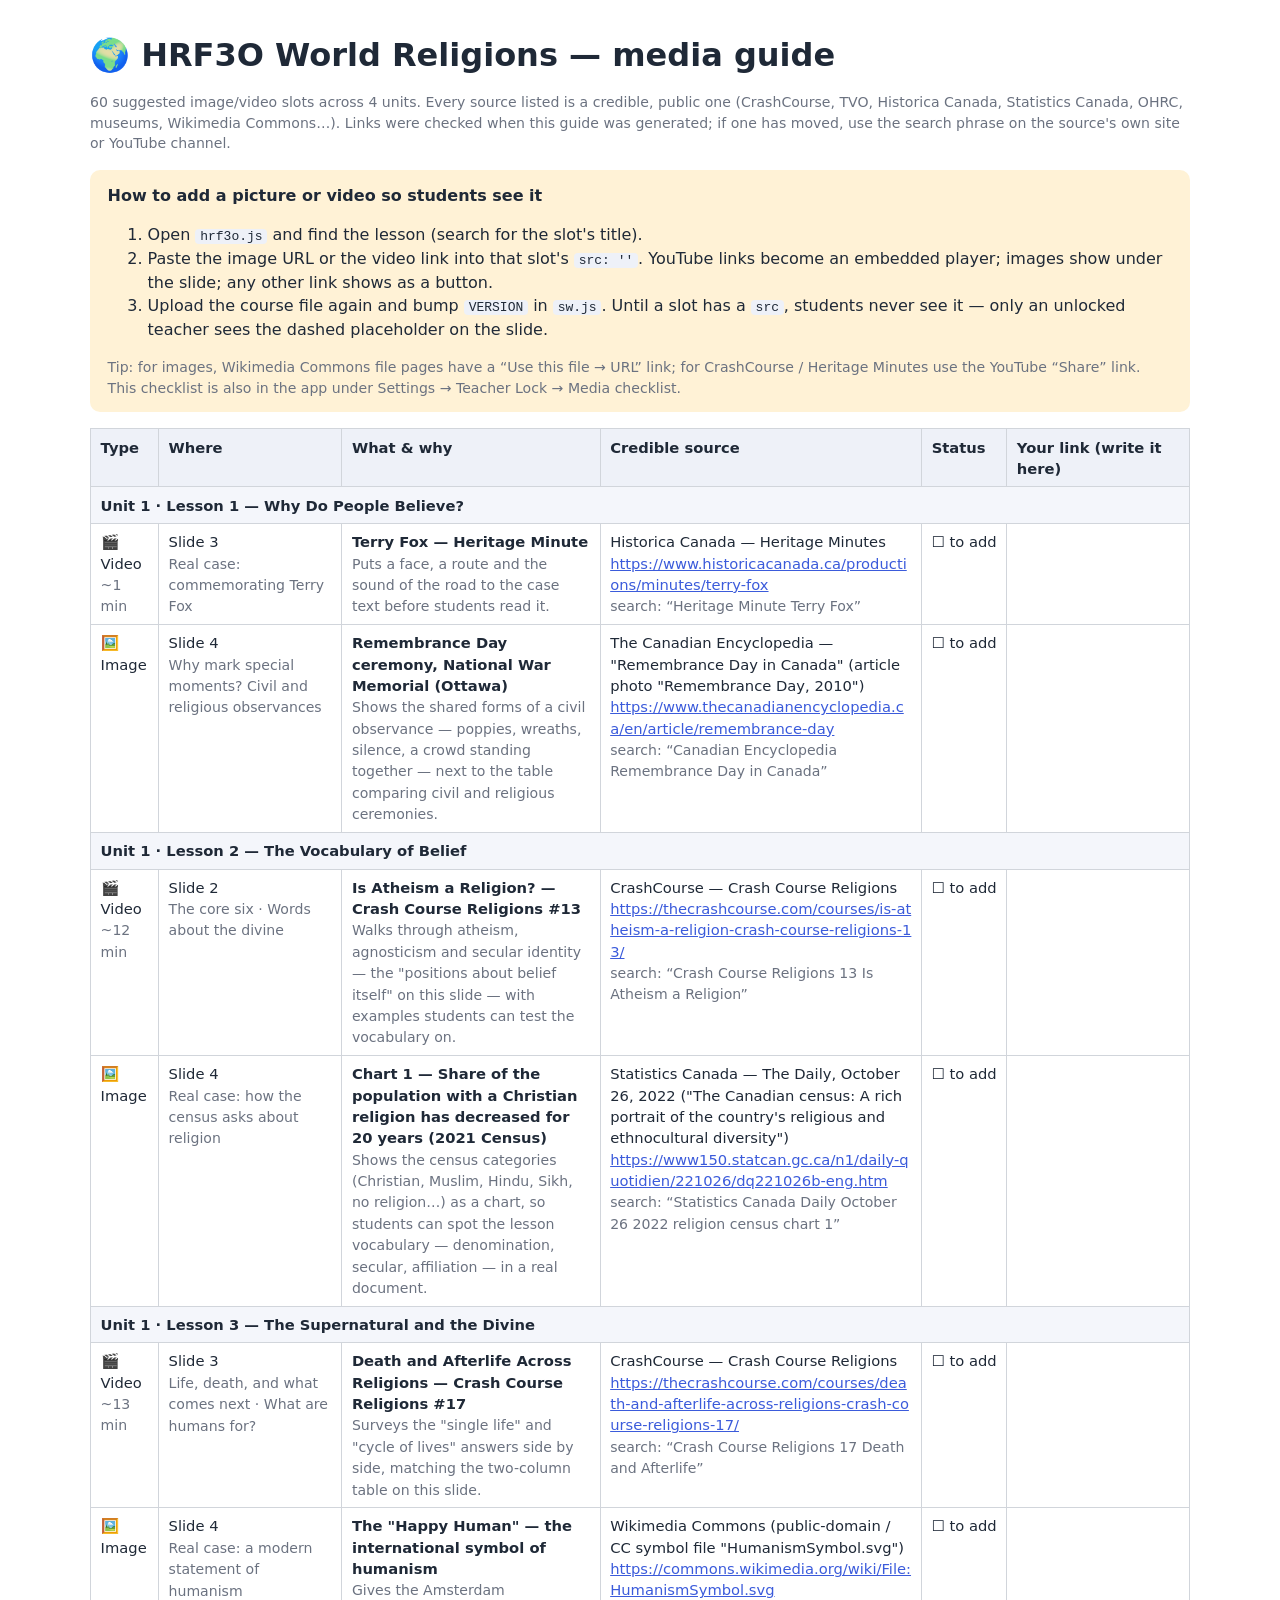
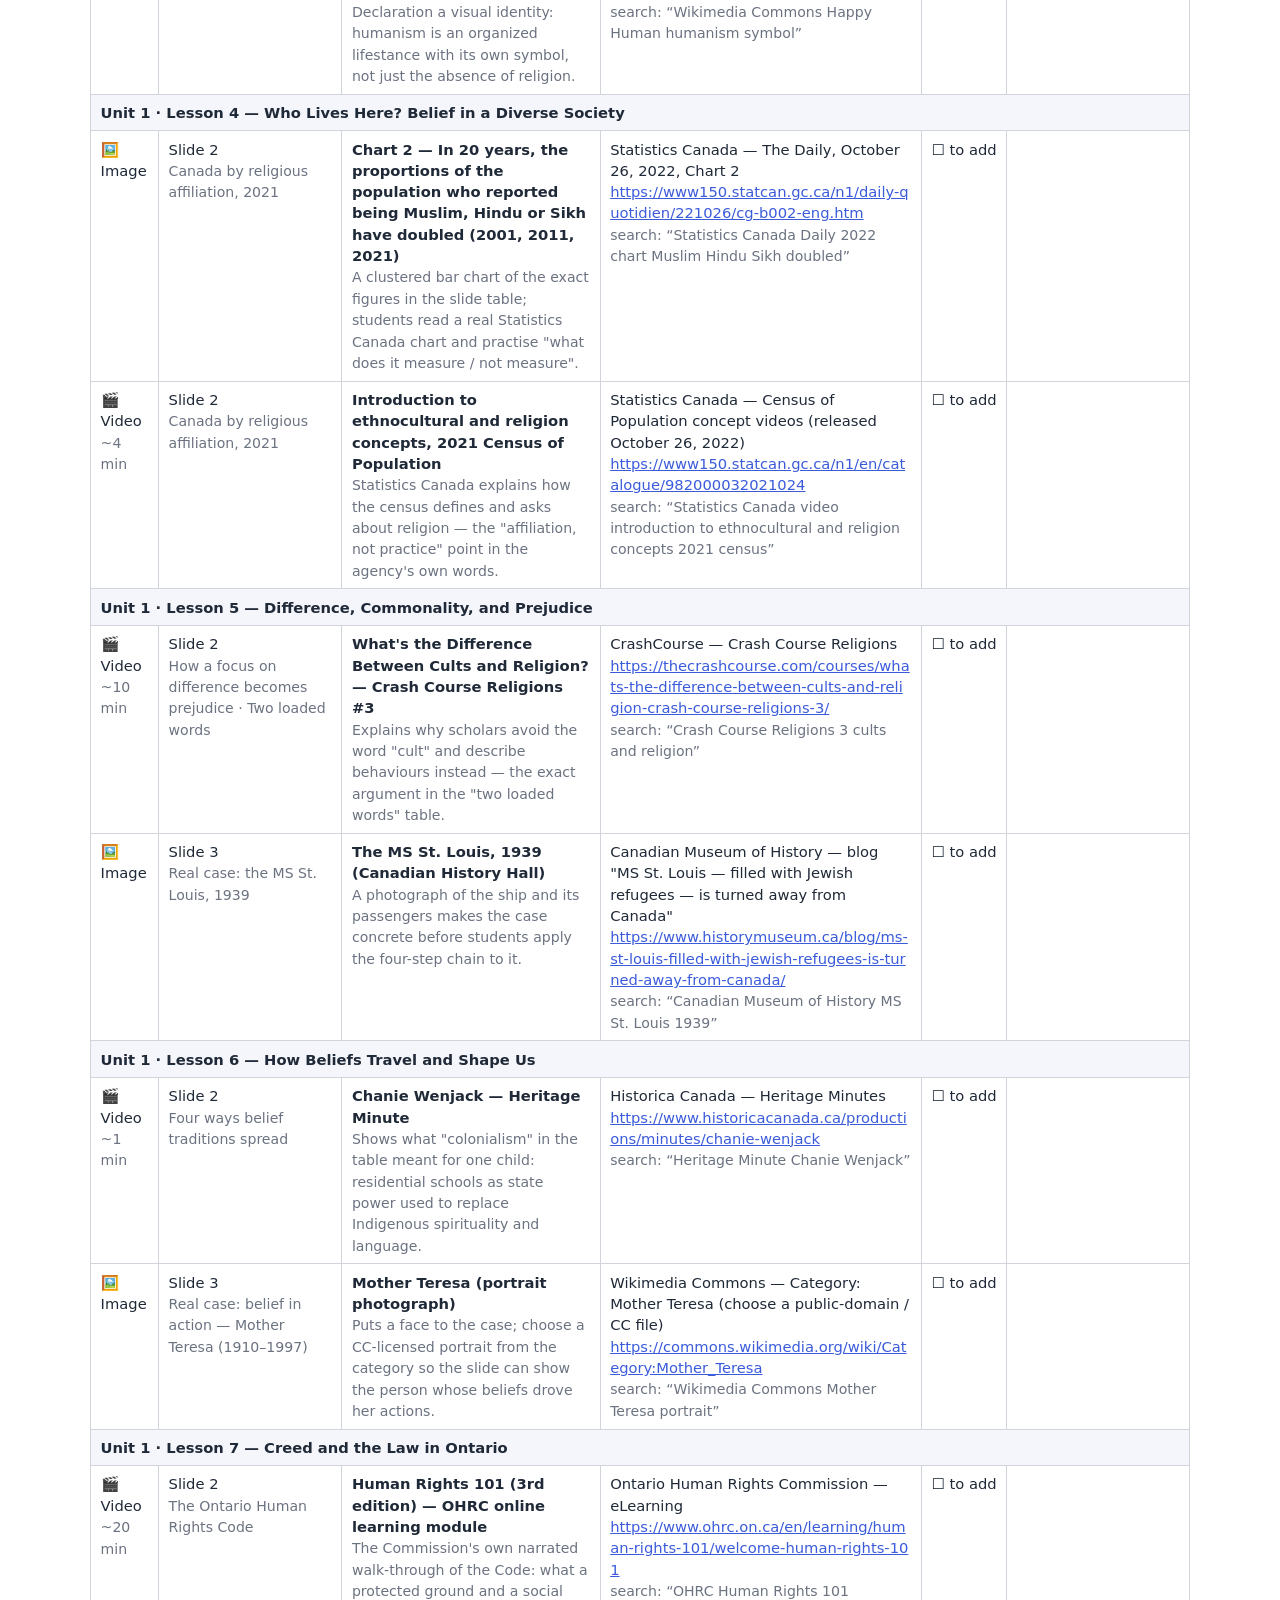
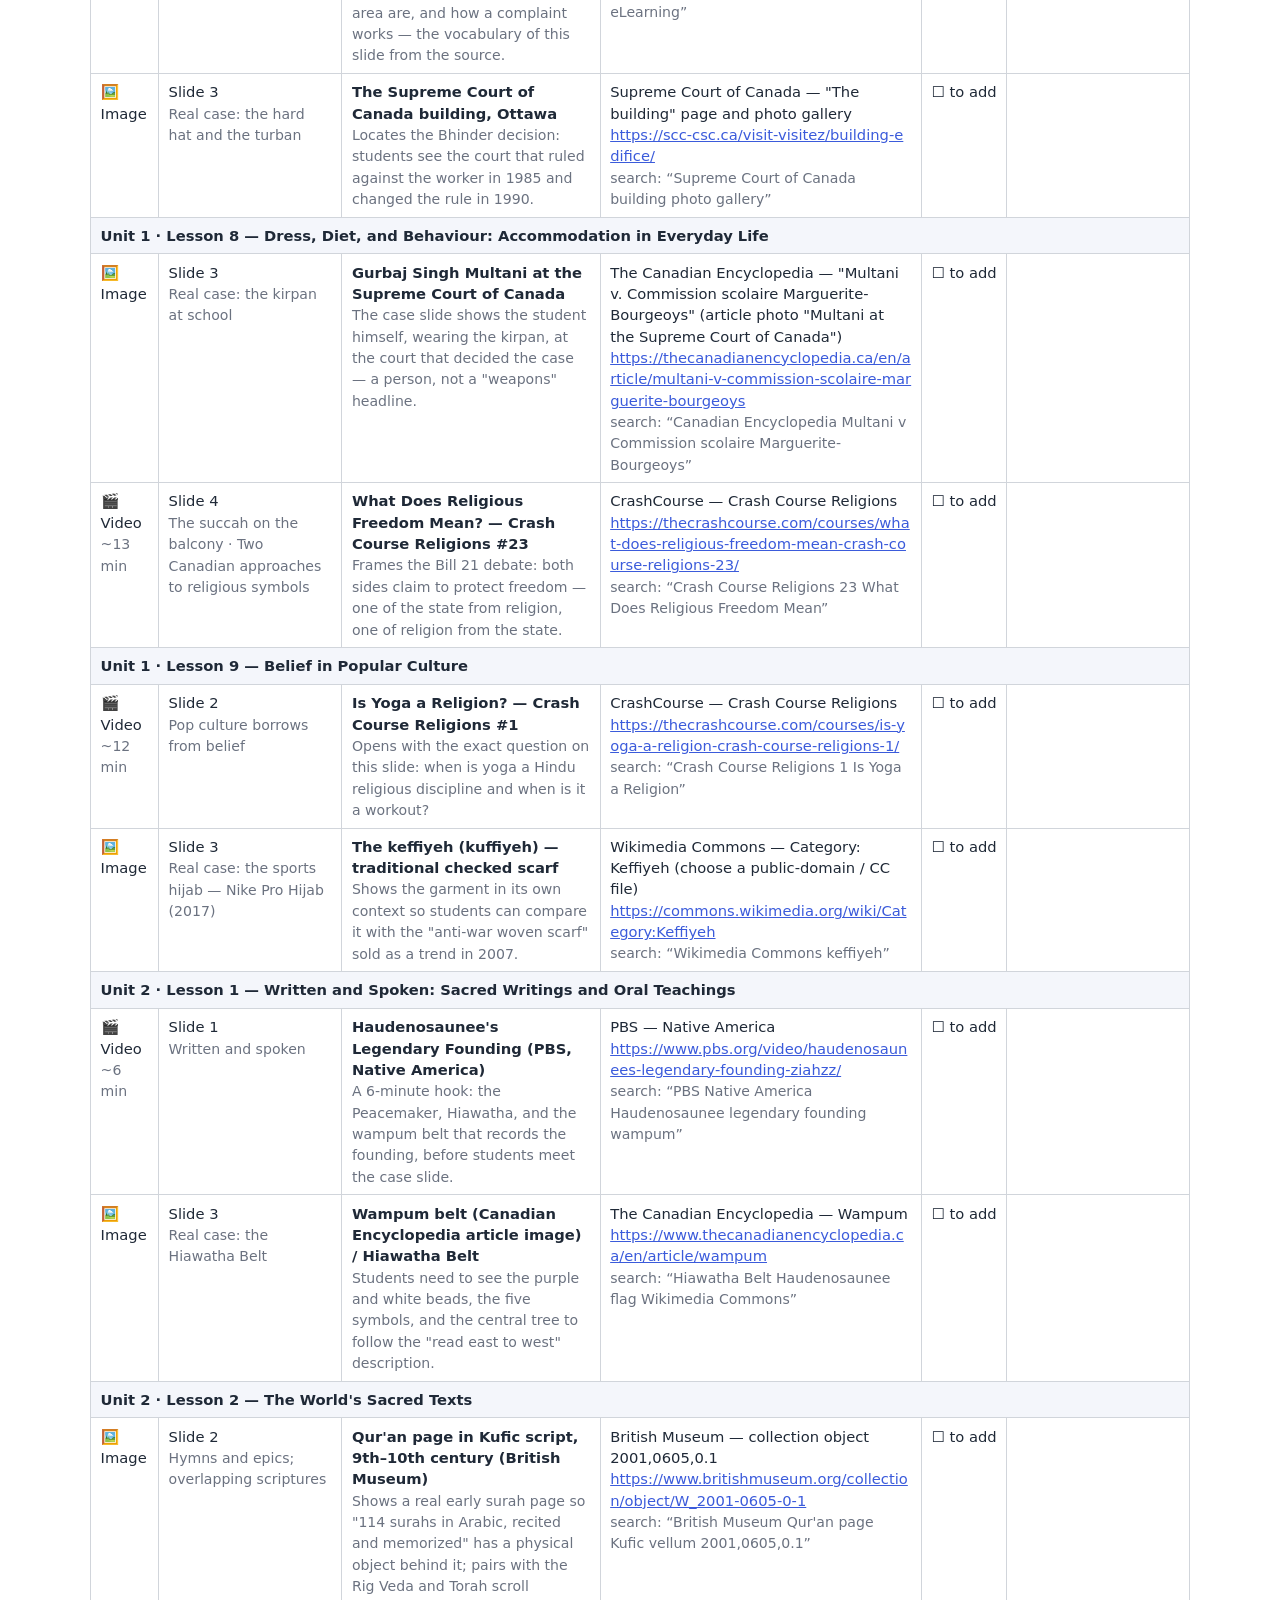
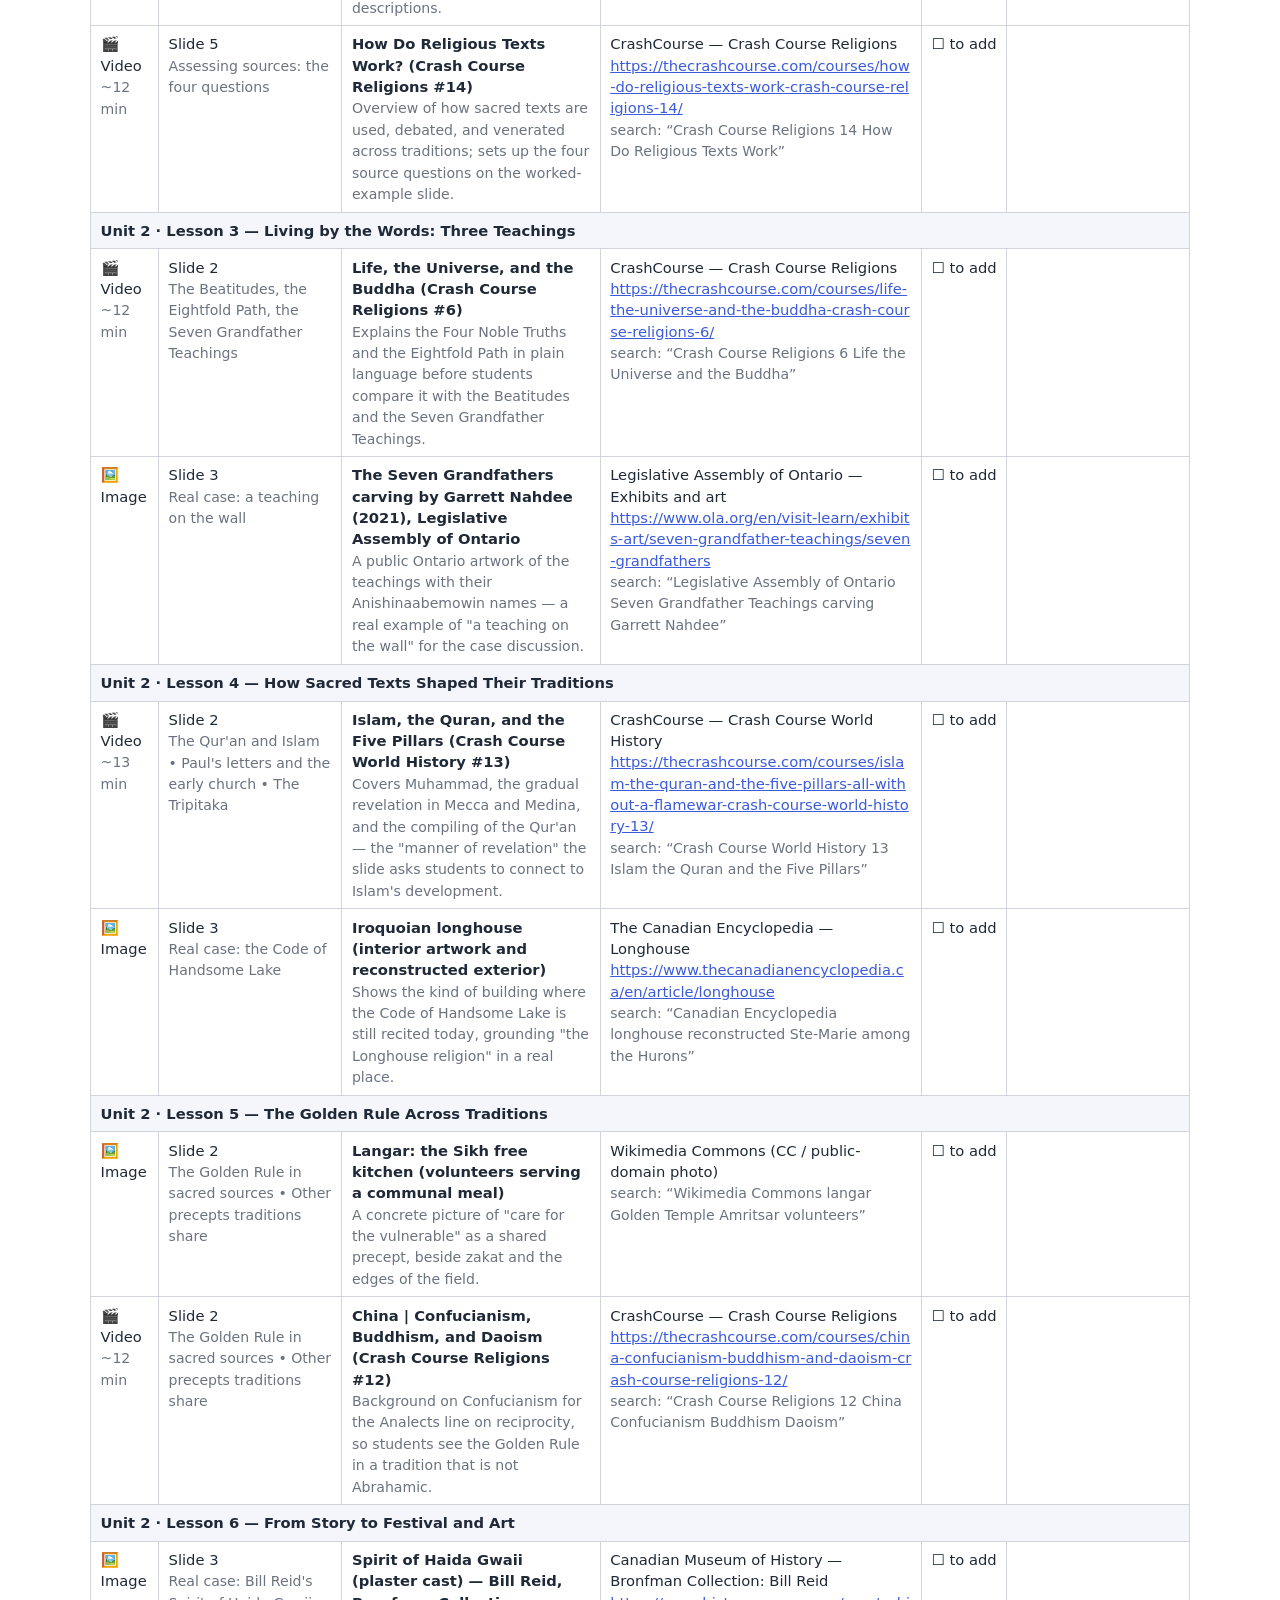
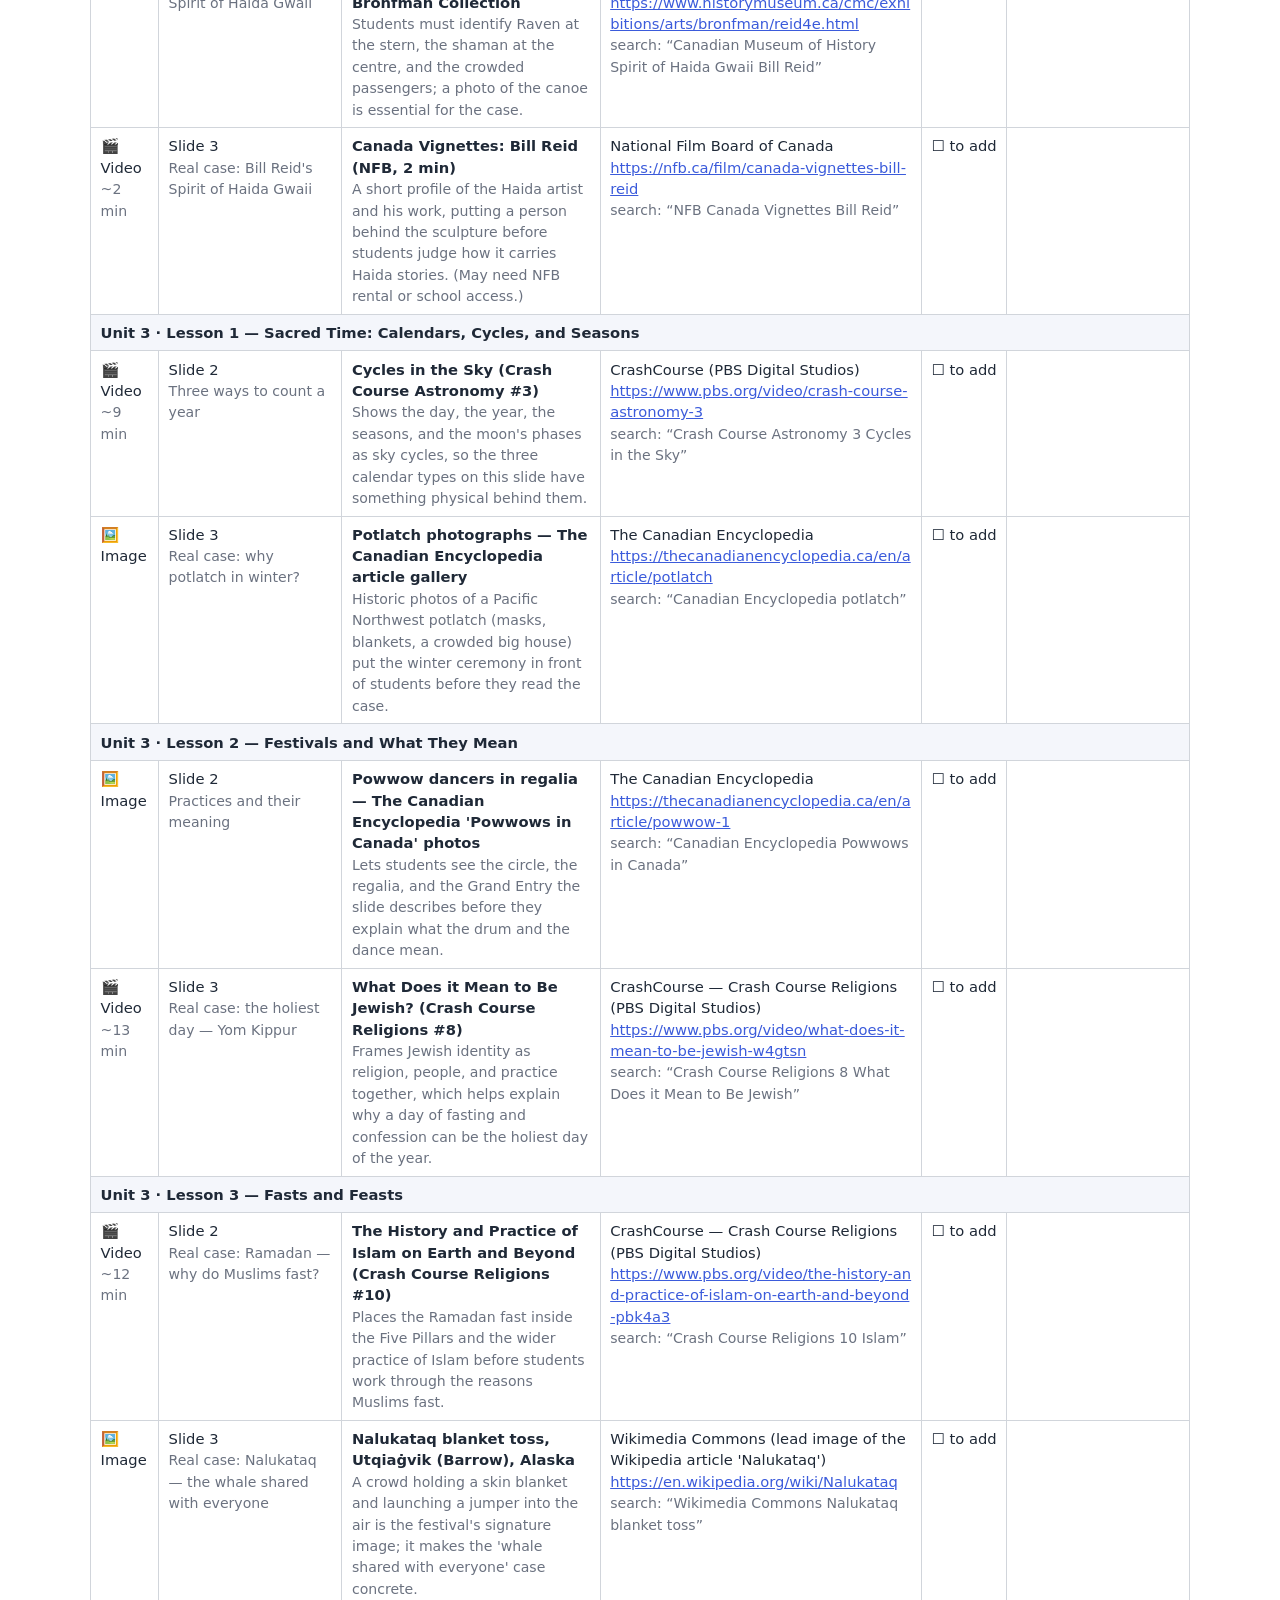
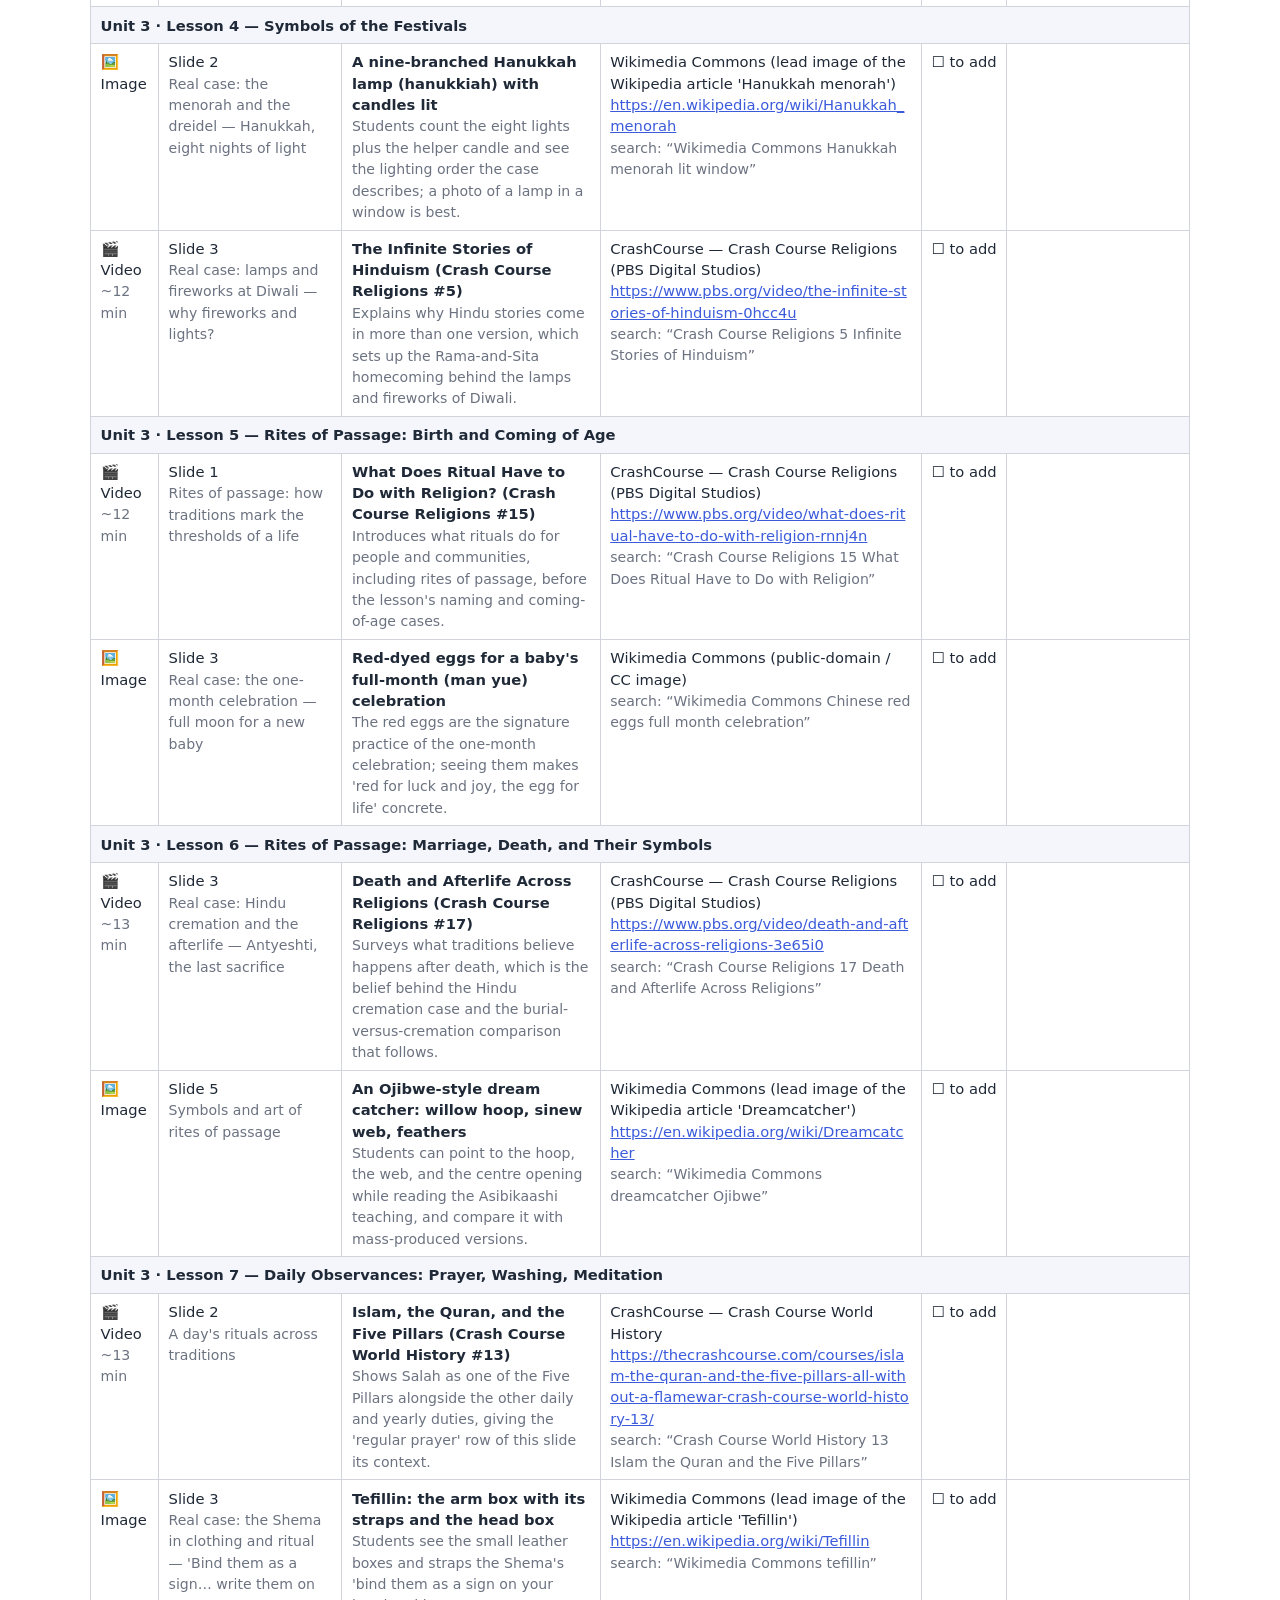
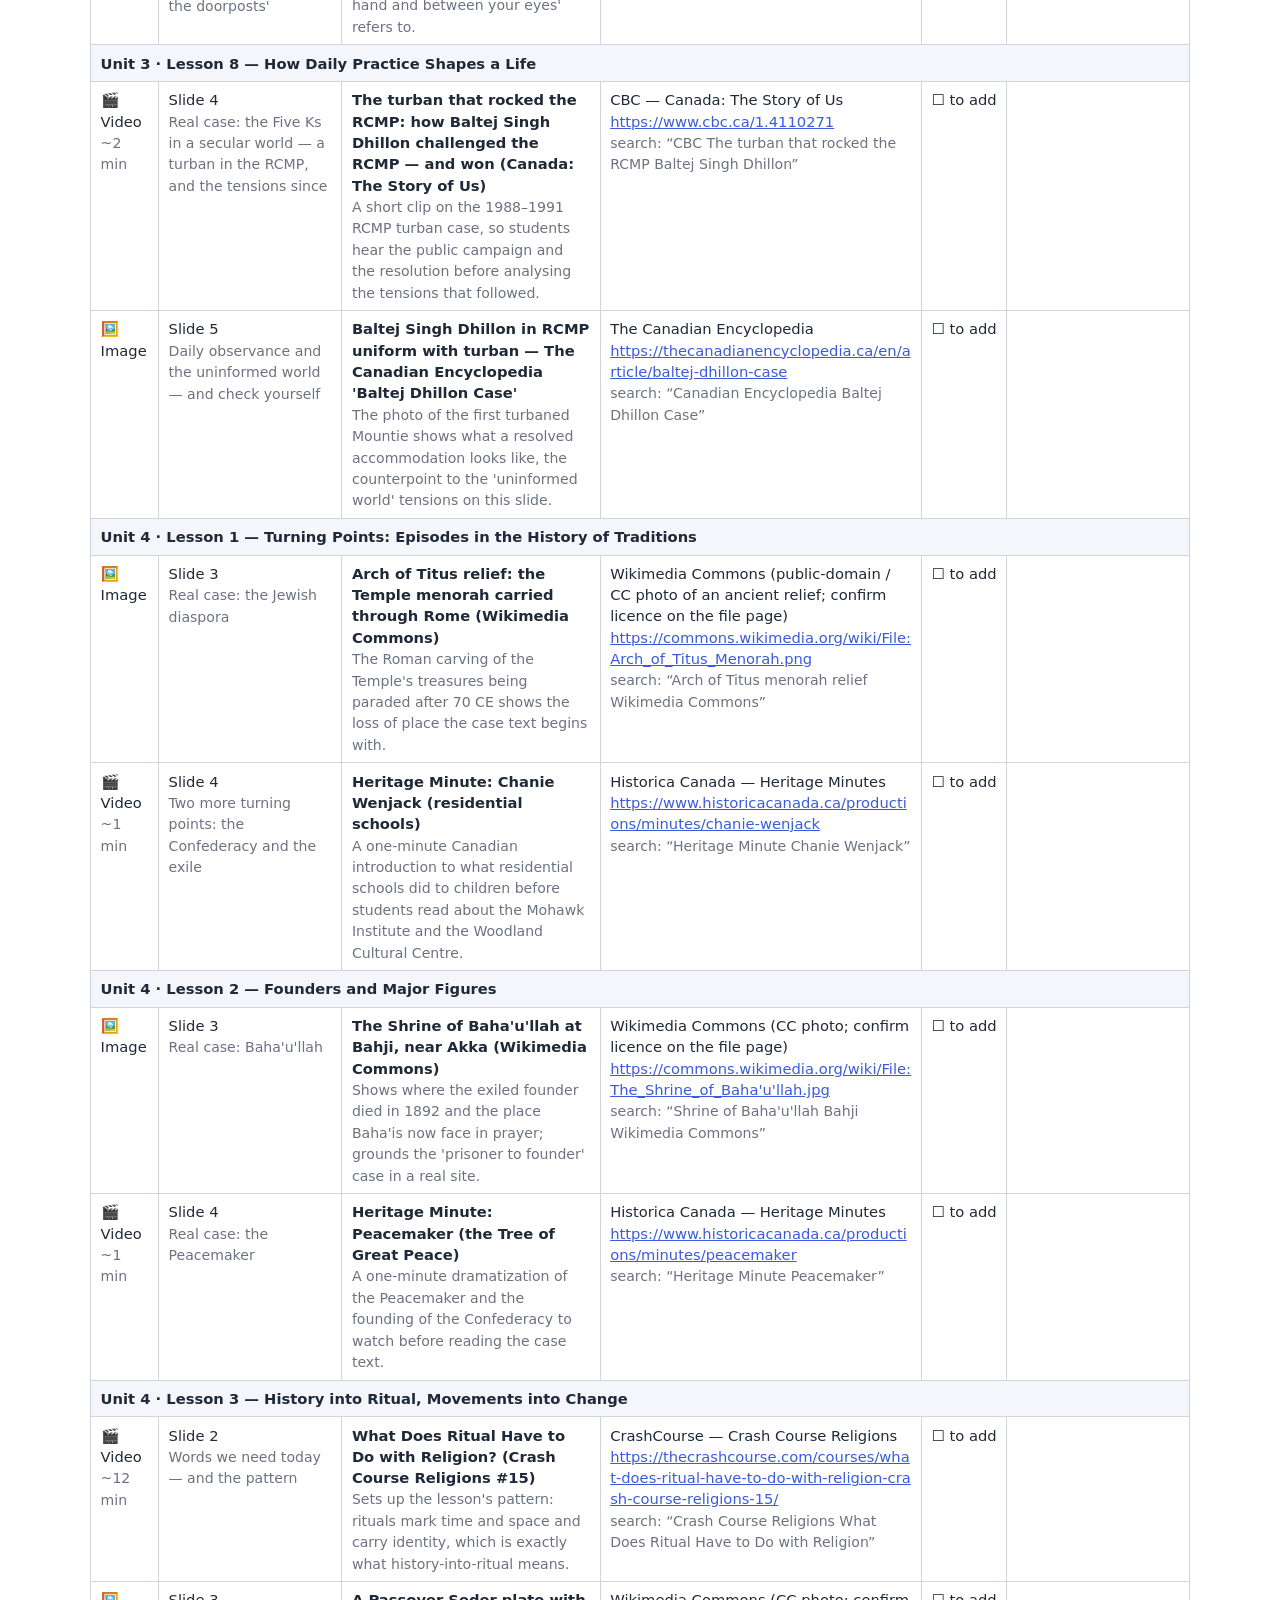
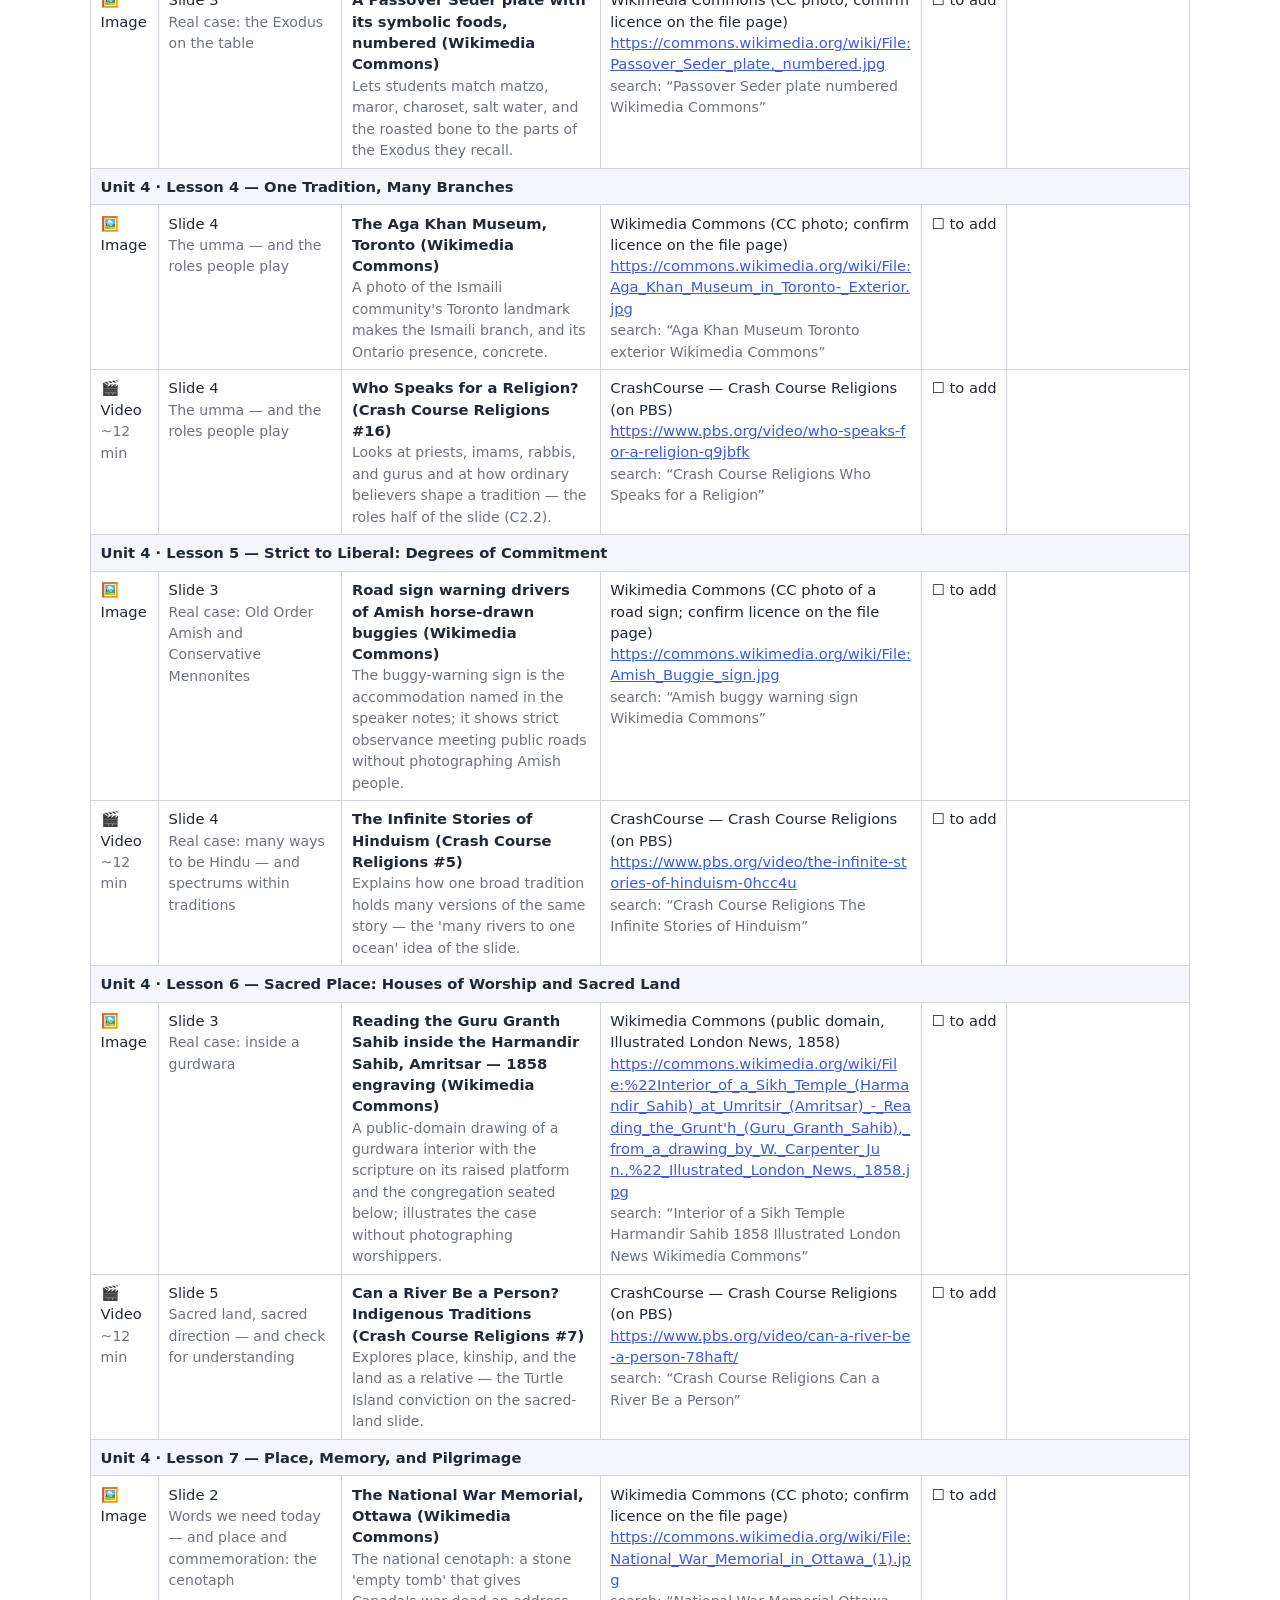
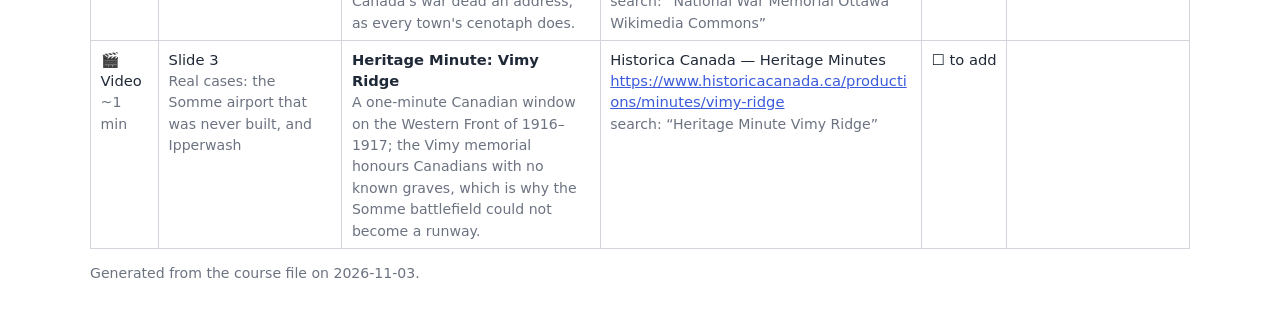
==== media-guide-hrf3o.html @ b4d23ef3 "Add files via upload" ====
<!DOCTYPE html><html lang="en"><head><meta charset="utf-8"><meta name="viewport" content="width=device-width,initial-scale=1"><title>Media guide · HRF3O World Religions</title>
<style>body{font-family:system-ui,-apple-system,'Segoe UI',sans-serif;margin:2rem auto;max-width:1100px;padding:0 1rem;color:#1f2937;line-height:1.45}h1{margin-bottom:.25rem}.muted{color:#6b7280;font-size:.88rem}table{border-collapse:collapse;width:100%;margin-top:1rem;font-size:.92rem}th,td{border:1px solid #d1d5db;padding:.45rem .6rem;vertical-align:top;text-align:left}th{background:#eef1f8}tr.lesson td{background:#f4f6fb}td.status{white-space:nowrap}td.paste{min-width:160px;font-family:ui-monospace,monospace;font-size:.8rem;word-break:break-all}a{color:#3b5bdb;word-break:break-all}.how{background:#fff2d6;border-radius:10px;padding:.9rem 1.1rem;margin:1rem 0}code{background:#eef1f8;padding:0 .3rem;border-radius:4px}@media print{.how{break-inside:avoid}a{text-decoration:none}}</style></head><body>
<h1>🌍 HRF3O World Religions — media guide</h1>
<p class="muted">60 suggested image/video slots across 4 units. Every source listed is a credible, public one (CrashCourse, TVO, Historica Canada, Statistics Canada, OHRC, museums, Wikimedia Commons…). Links were checked when this guide was generated; if one has moved, use the search phrase on the source's own site or YouTube channel.</p>
<div class="how"><strong>How to add a picture or video so students see it</strong><ol>
<li>Open <code>hrf3o.js</code> and find the lesson (search for the slot's title).</li>
<li>Paste the image URL or the video link into that slot's <code>src: ''</code>. YouTube links become an embedded player; images show under the slide; any other link shows as a button.</li>
<li>Upload the course file again and bump <code>VERSION</code> in <code>sw.js</code>. Until a slot has a <code>src</code>, students never see it — only an unlocked teacher sees the dashed placeholder on the slide.</li></ol>
<p class="muted" style="margin:0">Tip: for images, Wikimedia Commons file pages have a “Use this file → URL” link; for CrashCourse / Heritage Minutes use the YouTube “Share” link. This checklist is also in the app under Settings → Teacher Lock → Media checklist.</p></div>
<table><thead><tr><th>Type</th><th>Where</th><th>What &amp; why</th><th>Credible source</th><th>Status</th><th>Your link (write it here)</th></tr></thead><tbody><tr class="lesson"><td colspan="6"><strong>Unit 1 · Lesson 1 — Why Do People Believe?</strong></td></tr><tr><td>🎬 Video<br><span class="muted">~1 min</span></td><td>Slide 3<br><span class="muted">Real case: commemorating Terry Fox</span></td><td><strong>Terry Fox — Heritage Minute</strong><br><span class="muted">Puts a face, a route and the sound of the road to the case text before students read it.</span></td><td>Historica Canada — Heritage Minutes<br><a href="https://www.historicacanada.ca/productions/minutes/terry-fox">https://www.historicacanada.ca/productions/minutes/terry-fox</a><br><span class="muted">search: “Heritage Minute Terry Fox”</span></td><td class="status">☐ to add</td><td class="paste">&nbsp;</td></tr><tr><td>🖼️ Image</td><td>Slide 4<br><span class="muted">Why mark special moments? Civil and religious observances</span></td><td><strong>Remembrance Day ceremony, National War Memorial (Ottawa)</strong><br><span class="muted">Shows the shared forms of a civil observance — poppies, wreaths, silence, a crowd standing together — next to the table comparing civil and religious ceremonies.</span></td><td>The Canadian Encyclopedia — &quot;Remembrance Day in Canada&quot; (article photo &quot;Remembrance Day, 2010&quot;)<br><a href="https://www.thecanadianencyclopedia.ca/en/article/remembrance-day">https://www.thecanadianencyclopedia.ca/en/article/remembrance-day</a><br><span class="muted">search: “Canadian Encyclopedia Remembrance Day in Canada”</span></td><td class="status">☐ to add</td><td class="paste">&nbsp;</td></tr><tr class="lesson"><td colspan="6"><strong>Unit 1 · Lesson 2 — The Vocabulary of Belief</strong></td></tr><tr><td>🎬 Video<br><span class="muted">~12 min</span></td><td>Slide 2<br><span class="muted">The core six · Words about the divine</span></td><td><strong>Is Atheism a Religion? — Crash Course Religions #13</strong><br><span class="muted">Walks through atheism, agnosticism and secular identity — the &quot;positions about belief itself&quot; on this slide — with examples students can test the vocabulary on.</span></td><td>CrashCourse — Crash Course Religions<br><a href="https://thecrashcourse.com/courses/is-atheism-a-religion-crash-course-religions-13/">https://thecrashcourse.com/courses/is-atheism-a-religion-crash-course-religions-13/</a><br><span class="muted">search: “Crash Course Religions 13 Is Atheism a Religion”</span></td><td class="status">☐ to add</td><td class="paste">&nbsp;</td></tr><tr><td>🖼️ Image</td><td>Slide 4<br><span class="muted">Real case: how the census asks about religion</span></td><td><strong>Chart 1 — Share of the population with a Christian religion has decreased for 20 years (2021 Census)</strong><br><span class="muted">Shows the census categories (Christian, Muslim, Hindu, Sikh, no religion…) as a chart, so students can spot the lesson vocabulary — denomination, secular, affiliation — in a real document.</span></td><td>Statistics Canada — The Daily, October 26, 2022 (&quot;The Canadian census: A rich portrait of the country's religious and ethnocultural diversity&quot;)<br><a href="https://www150.statcan.gc.ca/n1/daily-quotidien/221026/dq221026b-eng.htm">https://www150.statcan.gc.ca/n1/daily-quotidien/221026/dq221026b-eng.htm</a><br><span class="muted">search: “Statistics Canada Daily October 26 2022 religion census chart 1”</span></td><td class="status">☐ to add</td><td class="paste">&nbsp;</td></tr><tr class="lesson"><td colspan="6"><strong>Unit 1 · Lesson 3 — The Supernatural and the Divine</strong></td></tr><tr><td>🎬 Video<br><span class="muted">~13 min</span></td><td>Slide 3<br><span class="muted">Life, death, and what comes next · What are humans for?</span></td><td><strong>Death and Afterlife Across Religions — Crash Course Religions #17</strong><br><span class="muted">Surveys the &quot;single life&quot; and &quot;cycle of lives&quot; answers side by side, matching the two-column table on this slide.</span></td><td>CrashCourse — Crash Course Religions<br><a href="https://thecrashcourse.com/courses/death-and-afterlife-across-religions-crash-course-religions-17/">https://thecrashcourse.com/courses/death-and-afterlife-across-religions-crash-course-religions-17/</a><br><span class="muted">search: “Crash Course Religions 17 Death and Afterlife”</span></td><td class="status">☐ to add</td><td class="paste">&nbsp;</td></tr><tr><td>🖼️ Image</td><td>Slide 4<br><span class="muted">Real case: a modern statement of humanism</span></td><td><strong>The &quot;Happy Human&quot; — the international symbol of humanism</strong><br><span class="muted">Gives the Amsterdam Declaration a visual identity: humanism is an organized lifestance with its own symbol, not just the absence of religion.</span></td><td>Wikimedia Commons (public-domain / CC symbol file &quot;HumanismSymbol.svg&quot;)<br><a href="https://commons.wikimedia.org/wiki/File:HumanismSymbol.svg">https://commons.wikimedia.org/wiki/File:HumanismSymbol.svg</a><br><span class="muted">search: “Wikimedia Commons Happy Human humanism symbol”</span></td><td class="status">☐ to add</td><td class="paste">&nbsp;</td></tr><tr class="lesson"><td colspan="6"><strong>Unit 1 · Lesson 4 — Who Lives Here? Belief in a Diverse Society</strong></td></tr><tr><td>🖼️ Image</td><td>Slide 2<br><span class="muted">Canada by religious affiliation, 2021</span></td><td><strong>Chart 2 — In 20 years, the proportions of the population who reported being Muslim, Hindu or Sikh have doubled (2001, 2011, 2021)</strong><br><span class="muted">A clustered bar chart of the exact figures in the slide table; students read a real Statistics Canada chart and practise &quot;what does it measure / not measure&quot;.</span></td><td>Statistics Canada — The Daily, October 26, 2022, Chart 2<br><a href="https://www150.statcan.gc.ca/n1/daily-quotidien/221026/cg-b002-eng.htm">https://www150.statcan.gc.ca/n1/daily-quotidien/221026/cg-b002-eng.htm</a><br><span class="muted">search: “Statistics Canada Daily 2022 chart Muslim Hindu Sikh doubled”</span></td><td class="status">☐ to add</td><td class="paste">&nbsp;</td></tr><tr><td>🎬 Video<br><span class="muted">~4 min</span></td><td>Slide 2<br><span class="muted">Canada by religious affiliation, 2021</span></td><td><strong>Introduction to ethnocultural and religion concepts, 2021 Census of Population</strong><br><span class="muted">Statistics Canada explains how the census defines and asks about religion — the &quot;affiliation, not practice&quot; point in the agency's own words.</span></td><td>Statistics Canada — Census of Population concept videos (released October 26, 2022)<br><a href="https://www150.statcan.gc.ca/n1/en/catalogue/982000032021024">https://www150.statcan.gc.ca/n1/en/catalogue/982000032021024</a><br><span class="muted">search: “Statistics Canada video introduction to ethnocultural and religion concepts 2021 census”</span></td><td class="status">☐ to add</td><td class="paste">&nbsp;</td></tr><tr class="lesson"><td colspan="6"><strong>Unit 1 · Lesson 5 — Difference, Commonality, and Prejudice</strong></td></tr><tr><td>🎬 Video<br><span class="muted">~10 min</span></td><td>Slide 2<br><span class="muted">How a focus on difference becomes prejudice · Two loaded words</span></td><td><strong>What's the Difference Between Cults and Religion? — Crash Course Religions #3</strong><br><span class="muted">Explains why scholars avoid the word &quot;cult&quot; and describe behaviours instead — the exact argument in the &quot;two loaded words&quot; table.</span></td><td>CrashCourse — Crash Course Religions<br><a href="https://thecrashcourse.com/courses/whats-the-difference-between-cults-and-religion-crash-course-religions-3/">https://thecrashcourse.com/courses/whats-the-difference-between-cults-and-religion-crash-course-religions-3/</a><br><span class="muted">search: “Crash Course Religions 3 cults and religion”</span></td><td class="status">☐ to add</td><td class="paste">&nbsp;</td></tr><tr><td>🖼️ Image</td><td>Slide 3<br><span class="muted">Real case: the MS St. Louis, 1939</span></td><td><strong>The MS St. Louis, 1939 (Canadian History Hall)</strong><br><span class="muted">A photograph of the ship and its passengers makes the case concrete before students apply the four-step chain to it.</span></td><td>Canadian Museum of History — blog &quot;MS St. Louis — filled with Jewish refugees — is turned away from Canada&quot;<br><a href="https://www.historymuseum.ca/blog/ms-st-louis-filled-with-jewish-refugees-is-turned-away-from-canada/">https://www.historymuseum.ca/blog/ms-st-louis-filled-with-jewish-refugees-is-turned-away-from-canada/</a><br><span class="muted">search: “Canadian Museum of History MS St. Louis 1939”</span></td><td class="status">☐ to add</td><td class="paste">&nbsp;</td></tr><tr class="lesson"><td colspan="6"><strong>Unit 1 · Lesson 6 — How Beliefs Travel and Shape Us</strong></td></tr><tr><td>🎬 Video<br><span class="muted">~1 min</span></td><td>Slide 2<br><span class="muted">Four ways belief traditions spread</span></td><td><strong>Chanie Wenjack — Heritage Minute</strong><br><span class="muted">Shows what &quot;colonialism&quot; in the table meant for one child: residential schools as state power used to replace Indigenous spirituality and language.</span></td><td>Historica Canada — Heritage Minutes<br><a href="https://www.historicacanada.ca/productions/minutes/chanie-wenjack">https://www.historicacanada.ca/productions/minutes/chanie-wenjack</a><br><span class="muted">search: “Heritage Minute Chanie Wenjack”</span></td><td class="status">☐ to add</td><td class="paste">&nbsp;</td></tr><tr><td>🖼️ Image</td><td>Slide 3<br><span class="muted">Real case: belief in action — Mother Teresa (1910–1997)</span></td><td><strong>Mother Teresa (portrait photograph)</strong><br><span class="muted">Puts a face to the case; choose a CC-licensed portrait from the category so the slide can show the person whose beliefs drove her actions.</span></td><td>Wikimedia Commons — Category: Mother Teresa (choose a public-domain / CC file)<br><a href="https://commons.wikimedia.org/wiki/Category:Mother_Teresa">https://commons.wikimedia.org/wiki/Category:Mother_Teresa</a><br><span class="muted">search: “Wikimedia Commons Mother Teresa portrait”</span></td><td class="status">☐ to add</td><td class="paste">&nbsp;</td></tr><tr class="lesson"><td colspan="6"><strong>Unit 1 · Lesson 7 — Creed and the Law in Ontario</strong></td></tr><tr><td>🎬 Video<br><span class="muted">~20 min</span></td><td>Slide 2<br><span class="muted">The Ontario Human Rights Code</span></td><td><strong>Human Rights 101 (3rd edition) — OHRC online learning module</strong><br><span class="muted">The Commission's own narrated walk-through of the Code: what a protected ground and a social area are, and how a complaint works — the vocabulary of this slide from the source.</span></td><td>Ontario Human Rights Commission — eLearning<br><a href="https://www.ohrc.on.ca/en/learning/human-rights-101/welcome-human-rights-101">https://www.ohrc.on.ca/en/learning/human-rights-101/welcome-human-rights-101</a><br><span class="muted">search: “OHRC Human Rights 101 eLearning”</span></td><td class="status">☐ to add</td><td class="paste">&nbsp;</td></tr><tr><td>🖼️ Image</td><td>Slide 3<br><span class="muted">Real case: the hard hat and the turban</span></td><td><strong>The Supreme Court of Canada building, Ottawa</strong><br><span class="muted">Locates the Bhinder decision: students see the court that ruled against the worker in 1985 and changed the rule in 1990.</span></td><td>Supreme Court of Canada — &quot;The building&quot; page and photo gallery<br><a href="https://scc-csc.ca/visit-visitez/building-edifice/">https://scc-csc.ca/visit-visitez/building-edifice/</a><br><span class="muted">search: “Supreme Court of Canada building photo gallery”</span></td><td class="status">☐ to add</td><td class="paste">&nbsp;</td></tr><tr class="lesson"><td colspan="6"><strong>Unit 1 · Lesson 8 — Dress, Diet, and Behaviour: Accommodation in Everyday Life</strong></td></tr><tr><td>🖼️ Image</td><td>Slide 3<br><span class="muted">Real case: the kirpan at school</span></td><td><strong>Gurbaj Singh Multani at the Supreme Court of Canada</strong><br><span class="muted">The case slide shows the student himself, wearing the kirpan, at the court that decided the case — a person, not a &quot;weapons&quot; headline.</span></td><td>The Canadian Encyclopedia — &quot;Multani v. Commission scolaire Marguerite-Bourgeoys&quot; (article photo &quot;Multani at the Supreme Court of Canada&quot;)<br><a href="https://thecanadianencyclopedia.ca/en/article/multani-v-commission-scolaire-marguerite-bourgeoys">https://thecanadianencyclopedia.ca/en/article/multani-v-commission-scolaire-marguerite-bourgeoys</a><br><span class="muted">search: “Canadian Encyclopedia Multani v Commission scolaire Marguerite-Bourgeoys”</span></td><td class="status">☐ to add</td><td class="paste">&nbsp;</td></tr><tr><td>🎬 Video<br><span class="muted">~13 min</span></td><td>Slide 4<br><span class="muted">The succah on the balcony · Two Canadian approaches to religious symbols</span></td><td><strong>What Does Religious Freedom Mean? — Crash Course Religions #23</strong><br><span class="muted">Frames the Bill 21 debate: both sides claim to protect freedom — one of the state from religion, one of religion from the state.</span></td><td>CrashCourse — Crash Course Religions<br><a href="https://thecrashcourse.com/courses/what-does-religious-freedom-mean-crash-course-religions-23/">https://thecrashcourse.com/courses/what-does-religious-freedom-mean-crash-course-religions-23/</a><br><span class="muted">search: “Crash Course Religions 23 What Does Religious Freedom Mean”</span></td><td class="status">☐ to add</td><td class="paste">&nbsp;</td></tr><tr class="lesson"><td colspan="6"><strong>Unit 1 · Lesson 9 — Belief in Popular Culture</strong></td></tr><tr><td>🎬 Video<br><span class="muted">~12 min</span></td><td>Slide 2<br><span class="muted">Pop culture borrows from belief</span></td><td><strong>Is Yoga a Religion? — Crash Course Religions #1</strong><br><span class="muted">Opens with the exact question on this slide: when is yoga a Hindu religious discipline and when is it a workout?</span></td><td>CrashCourse — Crash Course Religions<br><a href="https://thecrashcourse.com/courses/is-yoga-a-religion-crash-course-religions-1/">https://thecrashcourse.com/courses/is-yoga-a-religion-crash-course-religions-1/</a><br><span class="muted">search: “Crash Course Religions 1 Is Yoga a Religion”</span></td><td class="status">☐ to add</td><td class="paste">&nbsp;</td></tr><tr><td>🖼️ Image</td><td>Slide 3<br><span class="muted">Real case: the sports hijab — Nike Pro Hijab (2017)</span></td><td><strong>The keffiyeh (kuffiyeh) — traditional checked scarf</strong><br><span class="muted">Shows the garment in its own context so students can compare it with the &quot;anti-war woven scarf&quot; sold as a trend in 2007.</span></td><td>Wikimedia Commons — Category: Keffiyeh (choose a public-domain / CC file)<br><a href="https://commons.wikimedia.org/wiki/Category:Keffiyeh">https://commons.wikimedia.org/wiki/Category:Keffiyeh</a><br><span class="muted">search: “Wikimedia Commons keffiyeh”</span></td><td class="status">☐ to add</td><td class="paste">&nbsp;</td></tr><tr class="lesson"><td colspan="6"><strong>Unit 2 · Lesson 1 — Written and Spoken: Sacred Writings and Oral Teachings</strong></td></tr><tr><td>🎬 Video<br><span class="muted">~6 min</span></td><td>Slide 1<br><span class="muted">Written and spoken</span></td><td><strong>Haudenosaunee's Legendary Founding (PBS, Native America)</strong><br><span class="muted">A 6-minute hook: the Peacemaker, Hiawatha, and the wampum belt that records the founding, before students meet the case slide.</span></td><td>PBS — Native America<br><a href="https://www.pbs.org/video/haudenosaunees-legendary-founding-ziahzz/">https://www.pbs.org/video/haudenosaunees-legendary-founding-ziahzz/</a><br><span class="muted">search: “PBS Native America Haudenosaunee legendary founding wampum”</span></td><td class="status">☐ to add</td><td class="paste">&nbsp;</td></tr><tr><td>🖼️ Image</td><td>Slide 3<br><span class="muted">Real case: the Hiawatha Belt</span></td><td><strong>Wampum belt (Canadian Encyclopedia article image) / Hiawatha Belt</strong><br><span class="muted">Students need to see the purple and white beads, the five symbols, and the central tree to follow the &quot;read east to west&quot; description.</span></td><td>The Canadian Encyclopedia — Wampum<br><a href="https://www.thecanadianencyclopedia.ca/en/article/wampum">https://www.thecanadianencyclopedia.ca/en/article/wampum</a><br><span class="muted">search: “Hiawatha Belt Haudenosaunee flag Wikimedia Commons”</span></td><td class="status">☐ to add</td><td class="paste">&nbsp;</td></tr><tr class="lesson"><td colspan="6"><strong>Unit 2 · Lesson 2 — The World's Sacred Texts</strong></td></tr><tr><td>🖼️ Image</td><td>Slide 2<br><span class="muted">Hymns and epics; overlapping scriptures</span></td><td><strong>Qur'an page in Kufic script, 9th–10th century (British Museum)</strong><br><span class="muted">Shows a real early surah page so &quot;114 surahs in Arabic, recited and memorized&quot; has a physical object behind it; pairs with the Rig Veda and Torah scroll descriptions.</span></td><td>British Museum — collection object 2001,0605,0.1<br><a href="https://www.britishmuseum.org/collection/object/W_2001-0605-0-1">https://www.britishmuseum.org/collection/object/W_2001-0605-0-1</a><br><span class="muted">search: “British Museum Qur'an page Kufic vellum 2001,0605,0.1”</span></td><td class="status">☐ to add</td><td class="paste">&nbsp;</td></tr><tr><td>🎬 Video<br><span class="muted">~12 min</span></td><td>Slide 5<br><span class="muted">Assessing sources: the four questions</span></td><td><strong>How Do Religious Texts Work? (Crash Course Religions #14)</strong><br><span class="muted">Overview of how sacred texts are used, debated, and venerated across traditions; sets up the four source questions on the worked-example slide.</span></td><td>CrashCourse — Crash Course Religions<br><a href="https://thecrashcourse.com/courses/how-do-religious-texts-work-crash-course-religions-14/">https://thecrashcourse.com/courses/how-do-religious-texts-work-crash-course-religions-14/</a><br><span class="muted">search: “Crash Course Religions 14 How Do Religious Texts Work”</span></td><td class="status">☐ to add</td><td class="paste">&nbsp;</td></tr><tr class="lesson"><td colspan="6"><strong>Unit 2 · Lesson 3 — Living by the Words: Three Teachings</strong></td></tr><tr><td>🎬 Video<br><span class="muted">~12 min</span></td><td>Slide 2<br><span class="muted">The Beatitudes, the Eightfold Path, the Seven Grandfather Teachings</span></td><td><strong>Life, the Universe, and the Buddha (Crash Course Religions #6)</strong><br><span class="muted">Explains the Four Noble Truths and the Eightfold Path in plain language before students compare it with the Beatitudes and the Seven Grandfather Teachings.</span></td><td>CrashCourse — Crash Course Religions<br><a href="https://thecrashcourse.com/courses/life-the-universe-and-the-buddha-crash-course-religions-6/">https://thecrashcourse.com/courses/life-the-universe-and-the-buddha-crash-course-religions-6/</a><br><span class="muted">search: “Crash Course Religions 6 Life the Universe and the Buddha”</span></td><td class="status">☐ to add</td><td class="paste">&nbsp;</td></tr><tr><td>🖼️ Image</td><td>Slide 3<br><span class="muted">Real case: a teaching on the wall</span></td><td><strong>The Seven Grandfathers carving by Garrett Nahdee (2021), Legislative Assembly of Ontario</strong><br><span class="muted">A public Ontario artwork of the teachings with their Anishinaabemowin names — a real example of &quot;a teaching on the wall&quot; for the case discussion.</span></td><td>Legislative Assembly of Ontario — Exhibits and art<br><a href="https://www.ola.org/en/visit-learn/exhibits-art/seven-grandfather-teachings/seven-grandfathers">https://www.ola.org/en/visit-learn/exhibits-art/seven-grandfather-teachings/seven-grandfathers</a><br><span class="muted">search: “Legislative Assembly of Ontario Seven Grandfather Teachings carving Garrett Nahdee”</span></td><td class="status">☐ to add</td><td class="paste">&nbsp;</td></tr><tr class="lesson"><td colspan="6"><strong>Unit 2 · Lesson 4 — How Sacred Texts Shaped Their Traditions</strong></td></tr><tr><td>🎬 Video<br><span class="muted">~13 min</span></td><td>Slide 2<br><span class="muted">The Qur'an and Islam • Paul's letters and the early church • The Tripitaka</span></td><td><strong>Islam, the Quran, and the Five Pillars (Crash Course World History #13)</strong><br><span class="muted">Covers Muhammad, the gradual revelation in Mecca and Medina, and the compiling of the Qur'an — the &quot;manner of revelation&quot; the slide asks students to connect to Islam's development.</span></td><td>CrashCourse — Crash Course World History<br><a href="https://thecrashcourse.com/courses/islam-the-quran-and-the-five-pillars-all-without-a-flamewar-crash-course-world-history-13/">https://thecrashcourse.com/courses/islam-the-quran-and-the-five-pillars-all-without-a-flamewar-crash-course-world-history-13/</a><br><span class="muted">search: “Crash Course World History 13 Islam the Quran and the Five Pillars”</span></td><td class="status">☐ to add</td><td class="paste">&nbsp;</td></tr><tr><td>🖼️ Image</td><td>Slide 3<br><span class="muted">Real case: the Code of Handsome Lake</span></td><td><strong>Iroquoian longhouse (interior artwork and reconstructed exterior)</strong><br><span class="muted">Shows the kind of building where the Code of Handsome Lake is still recited today, grounding &quot;the Longhouse religion&quot; in a real place.</span></td><td>The Canadian Encyclopedia — Longhouse<br><a href="https://www.thecanadianencyclopedia.ca/en/article/longhouse">https://www.thecanadianencyclopedia.ca/en/article/longhouse</a><br><span class="muted">search: “Canadian Encyclopedia longhouse reconstructed Ste-Marie among the Hurons”</span></td><td class="status">☐ to add</td><td class="paste">&nbsp;</td></tr><tr class="lesson"><td colspan="6"><strong>Unit 2 · Lesson 5 — The Golden Rule Across Traditions</strong></td></tr><tr><td>🖼️ Image</td><td>Slide 2<br><span class="muted">The Golden Rule in sacred sources • Other precepts traditions share</span></td><td><strong>Langar: the Sikh free kitchen (volunteers serving a communal meal)</strong><br><span class="muted">A concrete picture of &quot;care for the vulnerable&quot; as a shared precept, beside zakat and the edges of the field.</span></td><td>Wikimedia Commons (CC / public-domain photo)<br><span class="muted">search: “Wikimedia Commons langar Golden Temple Amritsar volunteers”</span></td><td class="status">☐ to add</td><td class="paste">&nbsp;</td></tr><tr><td>🎬 Video<br><span class="muted">~12 min</span></td><td>Slide 2<br><span class="muted">The Golden Rule in sacred sources • Other precepts traditions share</span></td><td><strong>China | Confucianism, Buddhism, and Daoism (Crash Course Religions #12)</strong><br><span class="muted">Background on Confucianism for the Analects line on reciprocity, so students see the Golden Rule in a tradition that is not Abrahamic.</span></td><td>CrashCourse — Crash Course Religions<br><a href="https://thecrashcourse.com/courses/china-confucianism-buddhism-and-daoism-crash-course-religions-12/">https://thecrashcourse.com/courses/china-confucianism-buddhism-and-daoism-crash-course-religions-12/</a><br><span class="muted">search: “Crash Course Religions 12 China Confucianism Buddhism Daoism”</span></td><td class="status">☐ to add</td><td class="paste">&nbsp;</td></tr><tr class="lesson"><td colspan="6"><strong>Unit 2 · Lesson 6 — From Story to Festival and Art</strong></td></tr><tr><td>🖼️ Image</td><td>Slide 3<br><span class="muted">Real case: Bill Reid's Spirit of Haida Gwaii</span></td><td><strong>Spirit of Haida Gwaii (plaster cast) — Bill Reid, Bronfman Collection</strong><br><span class="muted">Students must identify Raven at the stern, the shaman at the centre, and the crowded passengers; a photo of the canoe is essential for the case.</span></td><td>Canadian Museum of History — Bronfman Collection: Bill Reid<br><a href="https://www.historymuseum.ca/cmc/exhibitions/arts/bronfman/reid4e.html">https://www.historymuseum.ca/cmc/exhibitions/arts/bronfman/reid4e.html</a><br><span class="muted">search: “Canadian Museum of History Spirit of Haida Gwaii Bill Reid”</span></td><td class="status">☐ to add</td><td class="paste">&nbsp;</td></tr><tr><td>🎬 Video<br><span class="muted">~2 min</span></td><td>Slide 3<br><span class="muted">Real case: Bill Reid's Spirit of Haida Gwaii</span></td><td><strong>Canada Vignettes: Bill Reid (NFB, 2 min)</strong><br><span class="muted">A short profile of the Haida artist and his work, putting a person behind the sculpture before students judge how it carries Haida stories. (May need NFB rental or school access.)</span></td><td>National Film Board of Canada<br><a href="https://nfb.ca/film/canada-vignettes-bill-reid">https://nfb.ca/film/canada-vignettes-bill-reid</a><br><span class="muted">search: “NFB Canada Vignettes Bill Reid”</span></td><td class="status">☐ to add</td><td class="paste">&nbsp;</td></tr><tr class="lesson"><td colspan="6"><strong>Unit 3 · Lesson 1 — Sacred Time: Calendars, Cycles, and Seasons</strong></td></tr><tr><td>🎬 Video<br><span class="muted">~9 min</span></td><td>Slide 2<br><span class="muted">Three ways to count a year</span></td><td><strong>Cycles in the Sky (Crash Course Astronomy #3)</strong><br><span class="muted">Shows the day, the year, the seasons, and the moon's phases as sky cycles, so the three calendar types on this slide have something physical behind them.</span></td><td>CrashCourse (PBS Digital Studios)<br><a href="https://www.pbs.org/video/crash-course-astronomy-3">https://www.pbs.org/video/crash-course-astronomy-3</a><br><span class="muted">search: “Crash Course Astronomy 3 Cycles in the Sky”</span></td><td class="status">☐ to add</td><td class="paste">&nbsp;</td></tr><tr><td>🖼️ Image</td><td>Slide 3<br><span class="muted">Real case: why potlatch in winter?</span></td><td><strong>Potlatch photographs — The Canadian Encyclopedia article gallery</strong><br><span class="muted">Historic photos of a Pacific Northwest potlatch (masks, blankets, a crowded big house) put the winter ceremony in front of students before they read the case.</span></td><td>The Canadian Encyclopedia<br><a href="https://thecanadianencyclopedia.ca/en/article/potlatch">https://thecanadianencyclopedia.ca/en/article/potlatch</a><br><span class="muted">search: “Canadian Encyclopedia potlatch”</span></td><td class="status">☐ to add</td><td class="paste">&nbsp;</td></tr><tr class="lesson"><td colspan="6"><strong>Unit 3 · Lesson 2 — Festivals and What They Mean</strong></td></tr><tr><td>🖼️ Image</td><td>Slide 2<br><span class="muted">Practices and their meaning</span></td><td><strong>Powwow dancers in regalia — The Canadian Encyclopedia 'Powwows in Canada' photos</strong><br><span class="muted">Lets students see the circle, the regalia, and the Grand Entry the slide describes before they explain what the drum and the dance mean.</span></td><td>The Canadian Encyclopedia<br><a href="https://thecanadianencyclopedia.ca/en/article/powwow-1">https://thecanadianencyclopedia.ca/en/article/powwow-1</a><br><span class="muted">search: “Canadian Encyclopedia Powwows in Canada”</span></td><td class="status">☐ to add</td><td class="paste">&nbsp;</td></tr><tr><td>🎬 Video<br><span class="muted">~13 min</span></td><td>Slide 3<br><span class="muted">Real case: the holiest day — Yom Kippur</span></td><td><strong>What Does it Mean to Be Jewish? (Crash Course Religions #8)</strong><br><span class="muted">Frames Jewish identity as religion, people, and practice together, which helps explain why a day of fasting and confession can be the holiest day of the year.</span></td><td>CrashCourse — Crash Course Religions (PBS Digital Studios)<br><a href="https://www.pbs.org/video/what-does-it-mean-to-be-jewish-w4gtsn">https://www.pbs.org/video/what-does-it-mean-to-be-jewish-w4gtsn</a><br><span class="muted">search: “Crash Course Religions 8 What Does it Mean to Be Jewish”</span></td><td class="status">☐ to add</td><td class="paste">&nbsp;</td></tr><tr class="lesson"><td colspan="6"><strong>Unit 3 · Lesson 3 — Fasts and Feasts</strong></td></tr><tr><td>🎬 Video<br><span class="muted">~12 min</span></td><td>Slide 2<br><span class="muted">Real case: Ramadan — why do Muslims fast?</span></td><td><strong>The History and Practice of Islam on Earth and Beyond (Crash Course Religions #10)</strong><br><span class="muted">Places the Ramadan fast inside the Five Pillars and the wider practice of Islam before students work through the reasons Muslims fast.</span></td><td>CrashCourse — Crash Course Religions (PBS Digital Studios)<br><a href="https://www.pbs.org/video/the-history-and-practice-of-islam-on-earth-and-beyond-pbk4a3">https://www.pbs.org/video/the-history-and-practice-of-islam-on-earth-and-beyond-pbk4a3</a><br><span class="muted">search: “Crash Course Religions 10 Islam”</span></td><td class="status">☐ to add</td><td class="paste">&nbsp;</td></tr><tr><td>🖼️ Image</td><td>Slide 3<br><span class="muted">Real case: Nalukataq — the whale shared with everyone</span></td><td><strong>Nalukataq blanket toss, Utqiaġvik (Barrow), Alaska</strong><br><span class="muted">A crowd holding a skin blanket and launching a jumper into the air is the festival's signature image; it makes the 'whale shared with everyone' case concrete.</span></td><td>Wikimedia Commons (lead image of the Wikipedia article 'Nalukataq')<br><a href="https://en.wikipedia.org/wiki/Nalukataq">https://en.wikipedia.org/wiki/Nalukataq</a><br><span class="muted">search: “Wikimedia Commons Nalukataq blanket toss”</span></td><td class="status">☐ to add</td><td class="paste">&nbsp;</td></tr><tr class="lesson"><td colspan="6"><strong>Unit 3 · Lesson 4 — Symbols of the Festivals</strong></td></tr><tr><td>🖼️ Image</td><td>Slide 2<br><span class="muted">Real case: the menorah and the dreidel — Hanukkah, eight nights of light</span></td><td><strong>A nine-branched Hanukkah lamp (hanukkiah) with candles lit</strong><br><span class="muted">Students count the eight lights plus the helper candle and see the lighting order the case describes; a photo of a lamp in a window is best.</span></td><td>Wikimedia Commons (lead image of the Wikipedia article 'Hanukkah menorah')<br><a href="https://en.wikipedia.org/wiki/Hanukkah_menorah">https://en.wikipedia.org/wiki/Hanukkah_menorah</a><br><span class="muted">search: “Wikimedia Commons Hanukkah menorah lit window”</span></td><td class="status">☐ to add</td><td class="paste">&nbsp;</td></tr><tr><td>🎬 Video<br><span class="muted">~12 min</span></td><td>Slide 3<br><span class="muted">Real case: lamps and fireworks at Diwali — why fireworks and lights?</span></td><td><strong>The Infinite Stories of Hinduism (Crash Course Religions #5)</strong><br><span class="muted">Explains why Hindu stories come in more than one version, which sets up the Rama-and-Sita homecoming behind the lamps and fireworks of Diwali.</span></td><td>CrashCourse — Crash Course Religions (PBS Digital Studios)<br><a href="https://www.pbs.org/video/the-infinite-stories-of-hinduism-0hcc4u">https://www.pbs.org/video/the-infinite-stories-of-hinduism-0hcc4u</a><br><span class="muted">search: “Crash Course Religions 5 Infinite Stories of Hinduism”</span></td><td class="status">☐ to add</td><td class="paste">&nbsp;</td></tr><tr class="lesson"><td colspan="6"><strong>Unit 3 · Lesson 5 — Rites of Passage: Birth and Coming of Age</strong></td></tr><tr><td>🎬 Video<br><span class="muted">~12 min</span></td><td>Slide 1<br><span class="muted">Rites of passage: how traditions mark the thresholds of a life</span></td><td><strong>What Does Ritual Have to Do with Religion? (Crash Course Religions #15)</strong><br><span class="muted">Introduces what rituals do for people and communities, including rites of passage, before the lesson's naming and coming-of-age cases.</span></td><td>CrashCourse — Crash Course Religions (PBS Digital Studios)<br><a href="https://www.pbs.org/video/what-does-ritual-have-to-do-with-religion-rnnj4n">https://www.pbs.org/video/what-does-ritual-have-to-do-with-religion-rnnj4n</a><br><span class="muted">search: “Crash Course Religions 15 What Does Ritual Have to Do with Religion”</span></td><td class="status">☐ to add</td><td class="paste">&nbsp;</td></tr><tr><td>🖼️ Image</td><td>Slide 3<br><span class="muted">Real case: the one-month celebration — full moon for a new baby</span></td><td><strong>Red-dyed eggs for a baby's full-month (man yue) celebration</strong><br><span class="muted">The red eggs are the signature practice of the one-month celebration; seeing them makes 'red for luck and joy, the egg for life' concrete.</span></td><td>Wikimedia Commons (public-domain / CC image)<br><span class="muted">search: “Wikimedia Commons Chinese red eggs full month celebration”</span></td><td class="status">☐ to add</td><td class="paste">&nbsp;</td></tr><tr class="lesson"><td colspan="6"><strong>Unit 3 · Lesson 6 — Rites of Passage: Marriage, Death, and Their Symbols</strong></td></tr><tr><td>🎬 Video<br><span class="muted">~13 min</span></td><td>Slide 3<br><span class="muted">Real case: Hindu cremation and the afterlife — Antyeshti, the last sacrifice</span></td><td><strong>Death and Afterlife Across Religions (Crash Course Religions #17)</strong><br><span class="muted">Surveys what traditions believe happens after death, which is the belief behind the Hindu cremation case and the burial-versus-cremation comparison that follows.</span></td><td>CrashCourse — Crash Course Religions (PBS Digital Studios)<br><a href="https://www.pbs.org/video/death-and-afterlife-across-religions-3e65i0">https://www.pbs.org/video/death-and-afterlife-across-religions-3e65i0</a><br><span class="muted">search: “Crash Course Religions 17 Death and Afterlife Across Religions”</span></td><td class="status">☐ to add</td><td class="paste">&nbsp;</td></tr><tr><td>🖼️ Image</td><td>Slide 5<br><span class="muted">Symbols and art of rites of passage</span></td><td><strong>An Ojibwe-style dream catcher: willow hoop, sinew web, feathers</strong><br><span class="muted">Students can point to the hoop, the web, and the centre opening while reading the Asibikaashi teaching, and compare it with mass-produced versions.</span></td><td>Wikimedia Commons (lead image of the Wikipedia article 'Dreamcatcher')<br><a href="https://en.wikipedia.org/wiki/Dreamcatcher">https://en.wikipedia.org/wiki/Dreamcatcher</a><br><span class="muted">search: “Wikimedia Commons dreamcatcher Ojibwe”</span></td><td class="status">☐ to add</td><td class="paste">&nbsp;</td></tr><tr class="lesson"><td colspan="6"><strong>Unit 3 · Lesson 7 — Daily Observances: Prayer, Washing, Meditation</strong></td></tr><tr><td>🎬 Video<br><span class="muted">~13 min</span></td><td>Slide 2<br><span class="muted">A day's rituals across traditions</span></td><td><strong>Islam, the Quran, and the Five Pillars (Crash Course World History #13)</strong><br><span class="muted">Shows Salah as one of the Five Pillars alongside the other daily and yearly duties, giving the 'regular prayer' row of this slide its context.</span></td><td>CrashCourse — Crash Course World History<br><a href="https://thecrashcourse.com/courses/islam-the-quran-and-the-five-pillars-all-without-a-flamewar-crash-course-world-history-13/">https://thecrashcourse.com/courses/islam-the-quran-and-the-five-pillars-all-without-a-flamewar-crash-course-world-history-13/</a><br><span class="muted">search: “Crash Course World History 13 Islam the Quran and the Five Pillars”</span></td><td class="status">☐ to add</td><td class="paste">&nbsp;</td></tr><tr><td>🖼️ Image</td><td>Slide 3<br><span class="muted">Real case: the Shema in clothing and ritual — 'Bind them as a sign… write them on the doorposts'</span></td><td><strong>Tefillin: the arm box with its straps and the head box</strong><br><span class="muted">Students see the small leather boxes and straps the Shema's 'bind them as a sign on your hand and between your eyes' refers to.</span></td><td>Wikimedia Commons (lead image of the Wikipedia article 'Tefillin')<br><a href="https://en.wikipedia.org/wiki/Tefillin">https://en.wikipedia.org/wiki/Tefillin</a><br><span class="muted">search: “Wikimedia Commons tefillin”</span></td><td class="status">☐ to add</td><td class="paste">&nbsp;</td></tr><tr class="lesson"><td colspan="6"><strong>Unit 3 · Lesson 8 — How Daily Practice Shapes a Life</strong></td></tr><tr><td>🎬 Video<br><span class="muted">~2 min</span></td><td>Slide 4<br><span class="muted">Real case: the Five Ks in a secular world — a turban in the RCMP, and the tensions since</span></td><td><strong>The turban that rocked the RCMP: how Baltej Singh Dhillon challenged the RCMP — and won (Canada: The Story of Us)</strong><br><span class="muted">A short clip on the 1988–1991 RCMP turban case, so students hear the public campaign and the resolution before analysing the tensions that followed.</span></td><td>CBC — Canada: The Story of Us<br><a href="https://www.cbc.ca/1.4110271">https://www.cbc.ca/1.4110271</a><br><span class="muted">search: “CBC The turban that rocked the RCMP Baltej Singh Dhillon”</span></td><td class="status">☐ to add</td><td class="paste">&nbsp;</td></tr><tr><td>🖼️ Image</td><td>Slide 5<br><span class="muted">Daily observance and the uninformed world — and check yourself</span></td><td><strong>Baltej Singh Dhillon in RCMP uniform with turban — The Canadian Encyclopedia 'Baltej Dhillon Case'</strong><br><span class="muted">The photo of the first turbaned Mountie shows what a resolved accommodation looks like, the counterpoint to the 'uninformed world' tensions on this slide.</span></td><td>The Canadian Encyclopedia<br><a href="https://thecanadianencyclopedia.ca/en/article/baltej-dhillon-case">https://thecanadianencyclopedia.ca/en/article/baltej-dhillon-case</a><br><span class="muted">search: “Canadian Encyclopedia Baltej Dhillon Case”</span></td><td class="status">☐ to add</td><td class="paste">&nbsp;</td></tr><tr class="lesson"><td colspan="6"><strong>Unit 4 · Lesson 1 — Turning Points: Episodes in the History of Traditions</strong></td></tr><tr><td>🖼️ Image</td><td>Slide 3<br><span class="muted">Real case: the Jewish diaspora</span></td><td><strong>Arch of Titus relief: the Temple menorah carried through Rome (Wikimedia Commons)</strong><br><span class="muted">The Roman carving of the Temple's treasures being paraded after 70 CE shows the loss of place the case text begins with.</span></td><td>Wikimedia Commons (public-domain / CC photo of an ancient relief; confirm licence on the file page)<br><a href="https://commons.wikimedia.org/wiki/File:Arch_of_Titus_Menorah.png">https://commons.wikimedia.org/wiki/File:Arch_of_Titus_Menorah.png</a><br><span class="muted">search: “Arch of Titus menorah relief Wikimedia Commons”</span></td><td class="status">☐ to add</td><td class="paste">&nbsp;</td></tr><tr><td>🎬 Video<br><span class="muted">~1 min</span></td><td>Slide 4<br><span class="muted">Two more turning points: the Confederacy and the exile</span></td><td><strong>Heritage Minute: Chanie Wenjack (residential schools)</strong><br><span class="muted">A one-minute Canadian introduction to what residential schools did to children before students read about the Mohawk Institute and the Woodland Cultural Centre.</span></td><td>Historica Canada — Heritage Minutes<br><a href="https://www.historicacanada.ca/productions/minutes/chanie-wenjack">https://www.historicacanada.ca/productions/minutes/chanie-wenjack</a><br><span class="muted">search: “Heritage Minute Chanie Wenjack”</span></td><td class="status">☐ to add</td><td class="paste">&nbsp;</td></tr><tr class="lesson"><td colspan="6"><strong>Unit 4 · Lesson 2 — Founders and Major Figures</strong></td></tr><tr><td>🖼️ Image</td><td>Slide 3<br><span class="muted">Real case: Baha'u'llah</span></td><td><strong>The Shrine of Baha'u'llah at Bahji, near Akka (Wikimedia Commons)</strong><br><span class="muted">Shows where the exiled founder died in 1892 and the place Baha'is now face in prayer; grounds the 'prisoner to founder' case in a real site.</span></td><td>Wikimedia Commons (CC photo; confirm licence on the file page)<br><a href="https://commons.wikimedia.org/wiki/File:The_Shrine_of_Baha'u'llah.jpg">https://commons.wikimedia.org/wiki/File:The_Shrine_of_Baha'u'llah.jpg</a><br><span class="muted">search: “Shrine of Baha'u'llah Bahji Wikimedia Commons”</span></td><td class="status">☐ to add</td><td class="paste">&nbsp;</td></tr><tr><td>🎬 Video<br><span class="muted">~1 min</span></td><td>Slide 4<br><span class="muted">Real case: the Peacemaker</span></td><td><strong>Heritage Minute: Peacemaker (the Tree of Great Peace)</strong><br><span class="muted">A one-minute dramatization of the Peacemaker and the founding of the Confederacy to watch before reading the case text.</span></td><td>Historica Canada — Heritage Minutes<br><a href="https://www.historicacanada.ca/productions/minutes/peacemaker">https://www.historicacanada.ca/productions/minutes/peacemaker</a><br><span class="muted">search: “Heritage Minute Peacemaker”</span></td><td class="status">☐ to add</td><td class="paste">&nbsp;</td></tr><tr class="lesson"><td colspan="6"><strong>Unit 4 · Lesson 3 — History into Ritual, Movements into Change</strong></td></tr><tr><td>🎬 Video<br><span class="muted">~12 min</span></td><td>Slide 2<br><span class="muted">Words we need today — and the pattern</span></td><td><strong>What Does Ritual Have to Do with Religion? (Crash Course Religions #15)</strong><br><span class="muted">Sets up the lesson's pattern: rituals mark time and space and carry identity, which is exactly what history-into-ritual means.</span></td><td>CrashCourse — Crash Course Religions<br><a href="https://thecrashcourse.com/courses/what-does-ritual-have-to-do-with-religion-crash-course-religions-15/">https://thecrashcourse.com/courses/what-does-ritual-have-to-do-with-religion-crash-course-religions-15/</a><br><span class="muted">search: “Crash Course Religions What Does Ritual Have to Do with Religion”</span></td><td class="status">☐ to add</td><td class="paste">&nbsp;</td></tr><tr><td>🖼️ Image</td><td>Slide 3<br><span class="muted">Real case: the Exodus on the table</span></td><td><strong>A Passover Seder plate with its symbolic foods, numbered (Wikimedia Commons)</strong><br><span class="muted">Lets students match matzo, maror, charoset, salt water, and the roasted bone to the parts of the Exodus they recall.</span></td><td>Wikimedia Commons (CC photo; confirm licence on the file page)<br><a href="https://commons.wikimedia.org/wiki/File:Passover_Seder_plate,_numbered.jpg">https://commons.wikimedia.org/wiki/File:Passover_Seder_plate,_numbered.jpg</a><br><span class="muted">search: “Passover Seder plate numbered Wikimedia Commons”</span></td><td class="status">☐ to add</td><td class="paste">&nbsp;</td></tr><tr class="lesson"><td colspan="6"><strong>Unit 4 · Lesson 4 — One Tradition, Many Branches</strong></td></tr><tr><td>🖼️ Image</td><td>Slide 4<br><span class="muted">The umma — and the roles people play</span></td><td><strong>The Aga Khan Museum, Toronto (Wikimedia Commons)</strong><br><span class="muted">A photo of the Ismaili community's Toronto landmark makes the Ismaili branch, and its Ontario presence, concrete.</span></td><td>Wikimedia Commons (CC photo; confirm licence on the file page)<br><a href="https://commons.wikimedia.org/wiki/File:Aga_Khan_Museum_in_Toronto-_Exterior.jpg">https://commons.wikimedia.org/wiki/File:Aga_Khan_Museum_in_Toronto-_Exterior.jpg</a><br><span class="muted">search: “Aga Khan Museum Toronto exterior Wikimedia Commons”</span></td><td class="status">☐ to add</td><td class="paste">&nbsp;</td></tr><tr><td>🎬 Video<br><span class="muted">~12 min</span></td><td>Slide 4<br><span class="muted">The umma — and the roles people play</span></td><td><strong>Who Speaks for a Religion? (Crash Course Religions #16)</strong><br><span class="muted">Looks at priests, imams, rabbis, and gurus and at how ordinary believers shape a tradition — the roles half of the slide (C2.2).</span></td><td>CrashCourse — Crash Course Religions (on PBS)<br><a href="https://www.pbs.org/video/who-speaks-for-a-religion-q9jbfk">https://www.pbs.org/video/who-speaks-for-a-religion-q9jbfk</a><br><span class="muted">search: “Crash Course Religions Who Speaks for a Religion”</span></td><td class="status">☐ to add</td><td class="paste">&nbsp;</td></tr><tr class="lesson"><td colspan="6"><strong>Unit 4 · Lesson 5 — Strict to Liberal: Degrees of Commitment</strong></td></tr><tr><td>🖼️ Image</td><td>Slide 3<br><span class="muted">Real case: Old Order Amish and Conservative Mennonites</span></td><td><strong>Road sign warning drivers of Amish horse-drawn buggies (Wikimedia Commons)</strong><br><span class="muted">The buggy-warning sign is the accommodation named in the speaker notes; it shows strict observance meeting public roads without photographing Amish people.</span></td><td>Wikimedia Commons (CC photo of a road sign; confirm licence on the file page)<br><a href="https://commons.wikimedia.org/wiki/File:Amish_Buggie_sign.jpg">https://commons.wikimedia.org/wiki/File:Amish_Buggie_sign.jpg</a><br><span class="muted">search: “Amish buggy warning sign Wikimedia Commons”</span></td><td class="status">☐ to add</td><td class="paste">&nbsp;</td></tr><tr><td>🎬 Video<br><span class="muted">~12 min</span></td><td>Slide 4<br><span class="muted">Real case: many ways to be Hindu — and spectrums within traditions</span></td><td><strong>The Infinite Stories of Hinduism (Crash Course Religions #5)</strong><br><span class="muted">Explains how one broad tradition holds many versions of the same story — the 'many rivers to one ocean' idea of the slide.</span></td><td>CrashCourse — Crash Course Religions (on PBS)<br><a href="https://www.pbs.org/video/the-infinite-stories-of-hinduism-0hcc4u">https://www.pbs.org/video/the-infinite-stories-of-hinduism-0hcc4u</a><br><span class="muted">search: “Crash Course Religions The Infinite Stories of Hinduism”</span></td><td class="status">☐ to add</td><td class="paste">&nbsp;</td></tr><tr class="lesson"><td colspan="6"><strong>Unit 4 · Lesson 6 — Sacred Place: Houses of Worship and Sacred Land</strong></td></tr><tr><td>🖼️ Image</td><td>Slide 3<br><span class="muted">Real case: inside a gurdwara</span></td><td><strong>Reading the Guru Granth Sahib inside the Harmandir Sahib, Amritsar — 1858 engraving (Wikimedia Commons)</strong><br><span class="muted">A public-domain drawing of a gurdwara interior with the scripture on its raised platform and the congregation seated below; illustrates the case without photographing worshippers.</span></td><td>Wikimedia Commons (public domain, Illustrated London News, 1858)<br><a href="https://commons.wikimedia.org/wiki/File:%22Interior_of_a_Sikh_Temple_(Harmandir_Sahib)_at_Umritsir_(Amritsar)_-_Reading_the_Grunt'h_(Guru_Granth_Sahib),_from_a_drawing_by_W._Carpenter_Jun.,%22_Illustrated_London_News,_1858.jpg">https://commons.wikimedia.org/wiki/File:%22Interior_of_a_Sikh_Temple_(Harmandir_Sahib)_at_Umritsir_(Amritsar)_-_Reading_the_Grunt'h_(Guru_Granth_Sahib),_from_a_drawing_by_W._Carpenter_Jun.,%22_Illustrated_London_News,_1858.jpg</a><br><span class="muted">search: “Interior of a Sikh Temple Harmandir Sahib 1858 Illustrated London News Wikimedia Commons”</span></td><td class="status">☐ to add</td><td class="paste">&nbsp;</td></tr><tr><td>🎬 Video<br><span class="muted">~12 min</span></td><td>Slide 5<br><span class="muted">Sacred land, sacred direction — and check for understanding</span></td><td><strong>Can a River Be a Person? Indigenous Traditions (Crash Course Religions #7)</strong><br><span class="muted">Explores place, kinship, and the land as a relative — the Turtle Island conviction on the sacred-land slide.</span></td><td>CrashCourse — Crash Course Religions (on PBS)<br><a href="https://www.pbs.org/video/can-a-river-be-a-person-78haft/">https://www.pbs.org/video/can-a-river-be-a-person-78haft/</a><br><span class="muted">search: “Crash Course Religions Can a River Be a Person”</span></td><td class="status">☐ to add</td><td class="paste">&nbsp;</td></tr><tr class="lesson"><td colspan="6"><strong>Unit 4 · Lesson 7 — Place, Memory, and Pilgrimage</strong></td></tr><tr><td>🖼️ Image</td><td>Slide 2<br><span class="muted">Words we need today — and place and commemoration: the cenotaph</span></td><td><strong>The National War Memorial, Ottawa (Wikimedia Commons)</strong><br><span class="muted">The national cenotaph: a stone 'empty tomb' that gives Canada's war dead an address, as every town's cenotaph does.</span></td><td>Wikimedia Commons (CC photo; confirm licence on the file page)<br><a href="https://commons.wikimedia.org/wiki/File:National_War_Memorial_in_Ottawa_(1).jpg">https://commons.wikimedia.org/wiki/File:National_War_Memorial_in_Ottawa_(1).jpg</a><br><span class="muted">search: “National War Memorial Ottawa Wikimedia Commons”</span></td><td class="status">☐ to add</td><td class="paste">&nbsp;</td></tr><tr><td>🎬 Video<br><span class="muted">~1 min</span></td><td>Slide 3<br><span class="muted">Real cases: the Somme airport that was never built, and Ipperwash</span></td><td><strong>Heritage Minute: Vimy Ridge</strong><br><span class="muted">A one-minute Canadian window on the Western Front of 1916–1917; the Vimy memorial honours Canadians with no known graves, which is why the Somme battlefield could not become a runway.</span></td><td>Historica Canada — Heritage Minutes<br><a href="https://www.historicacanada.ca/productions/minutes/vimy-ridge">https://www.historicacanada.ca/productions/minutes/vimy-ridge</a><br><span class="muted">search: “Heritage Minute Vimy Ridge”</span></td><td class="status">☐ to add</td><td class="paste">&nbsp;</td></tr></tbody></table>
<p class="muted">Generated from the course file on 2026-11-03.</p></body></html>
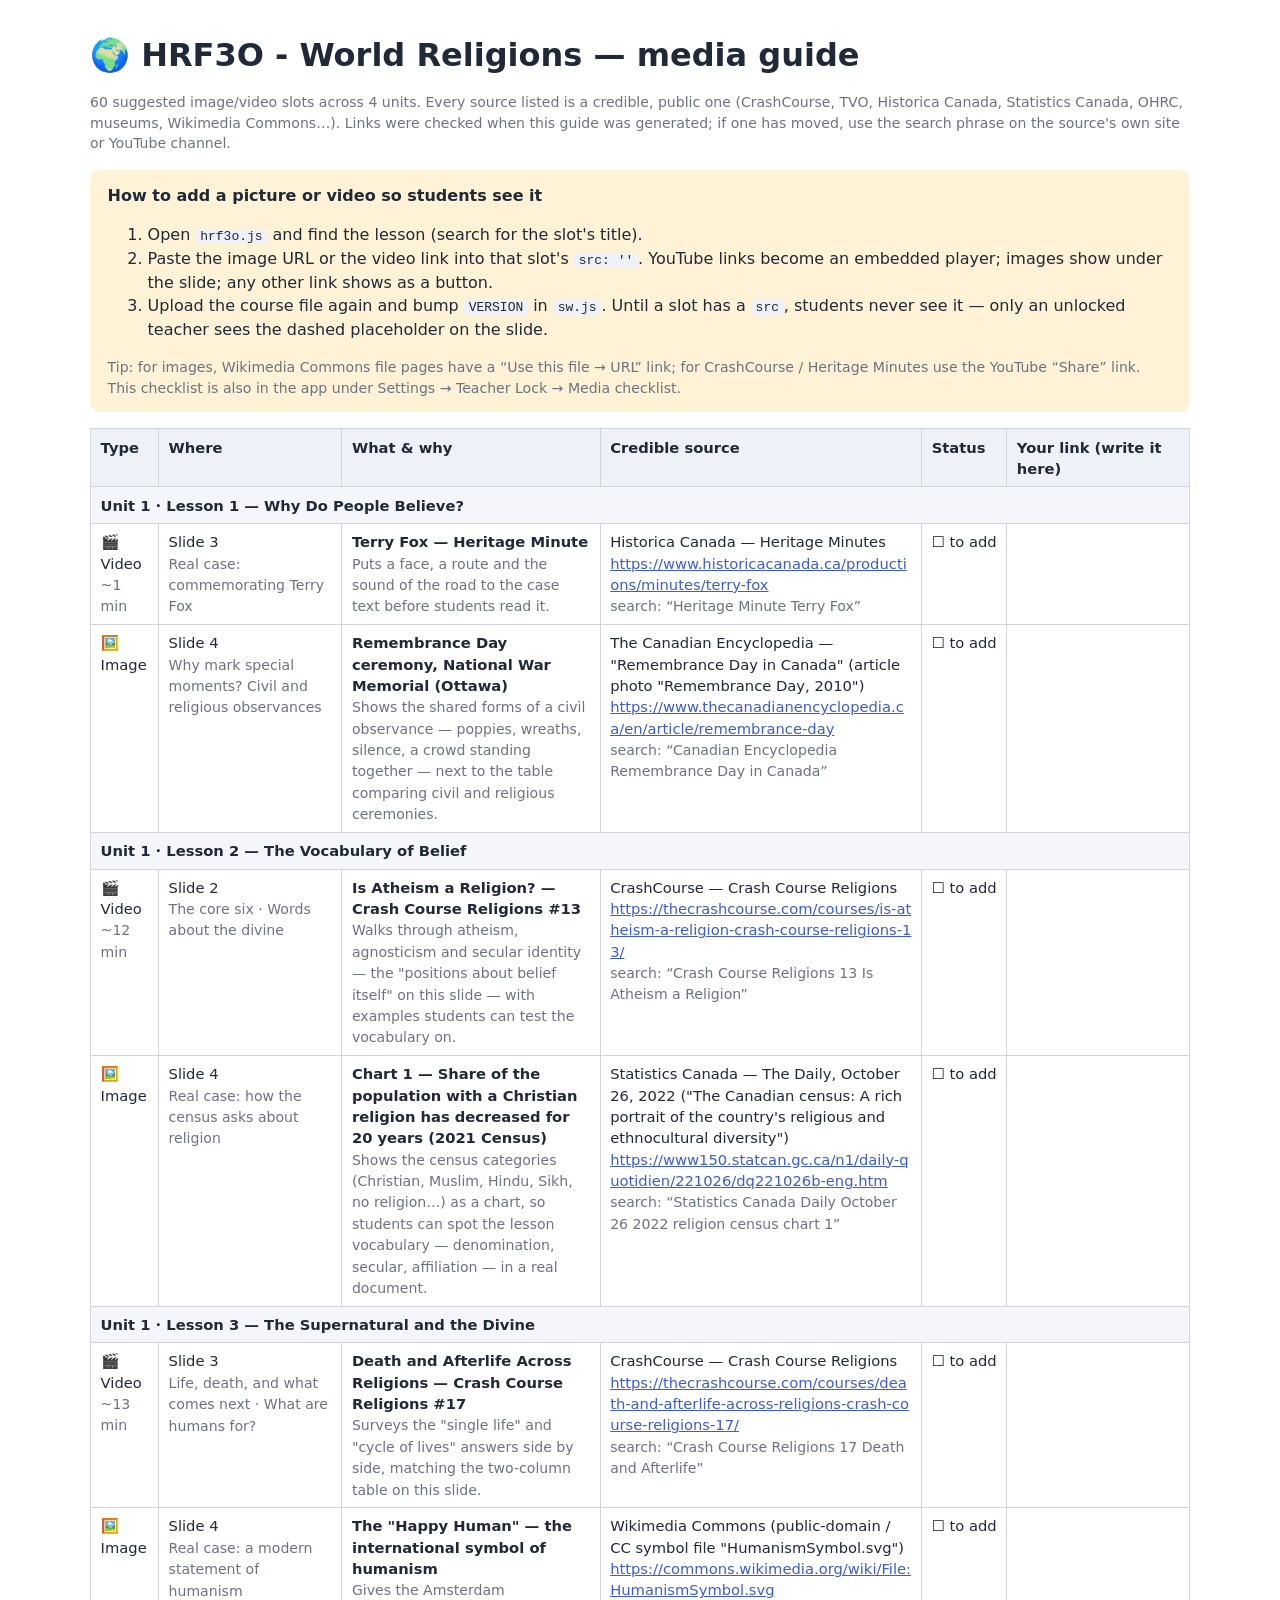
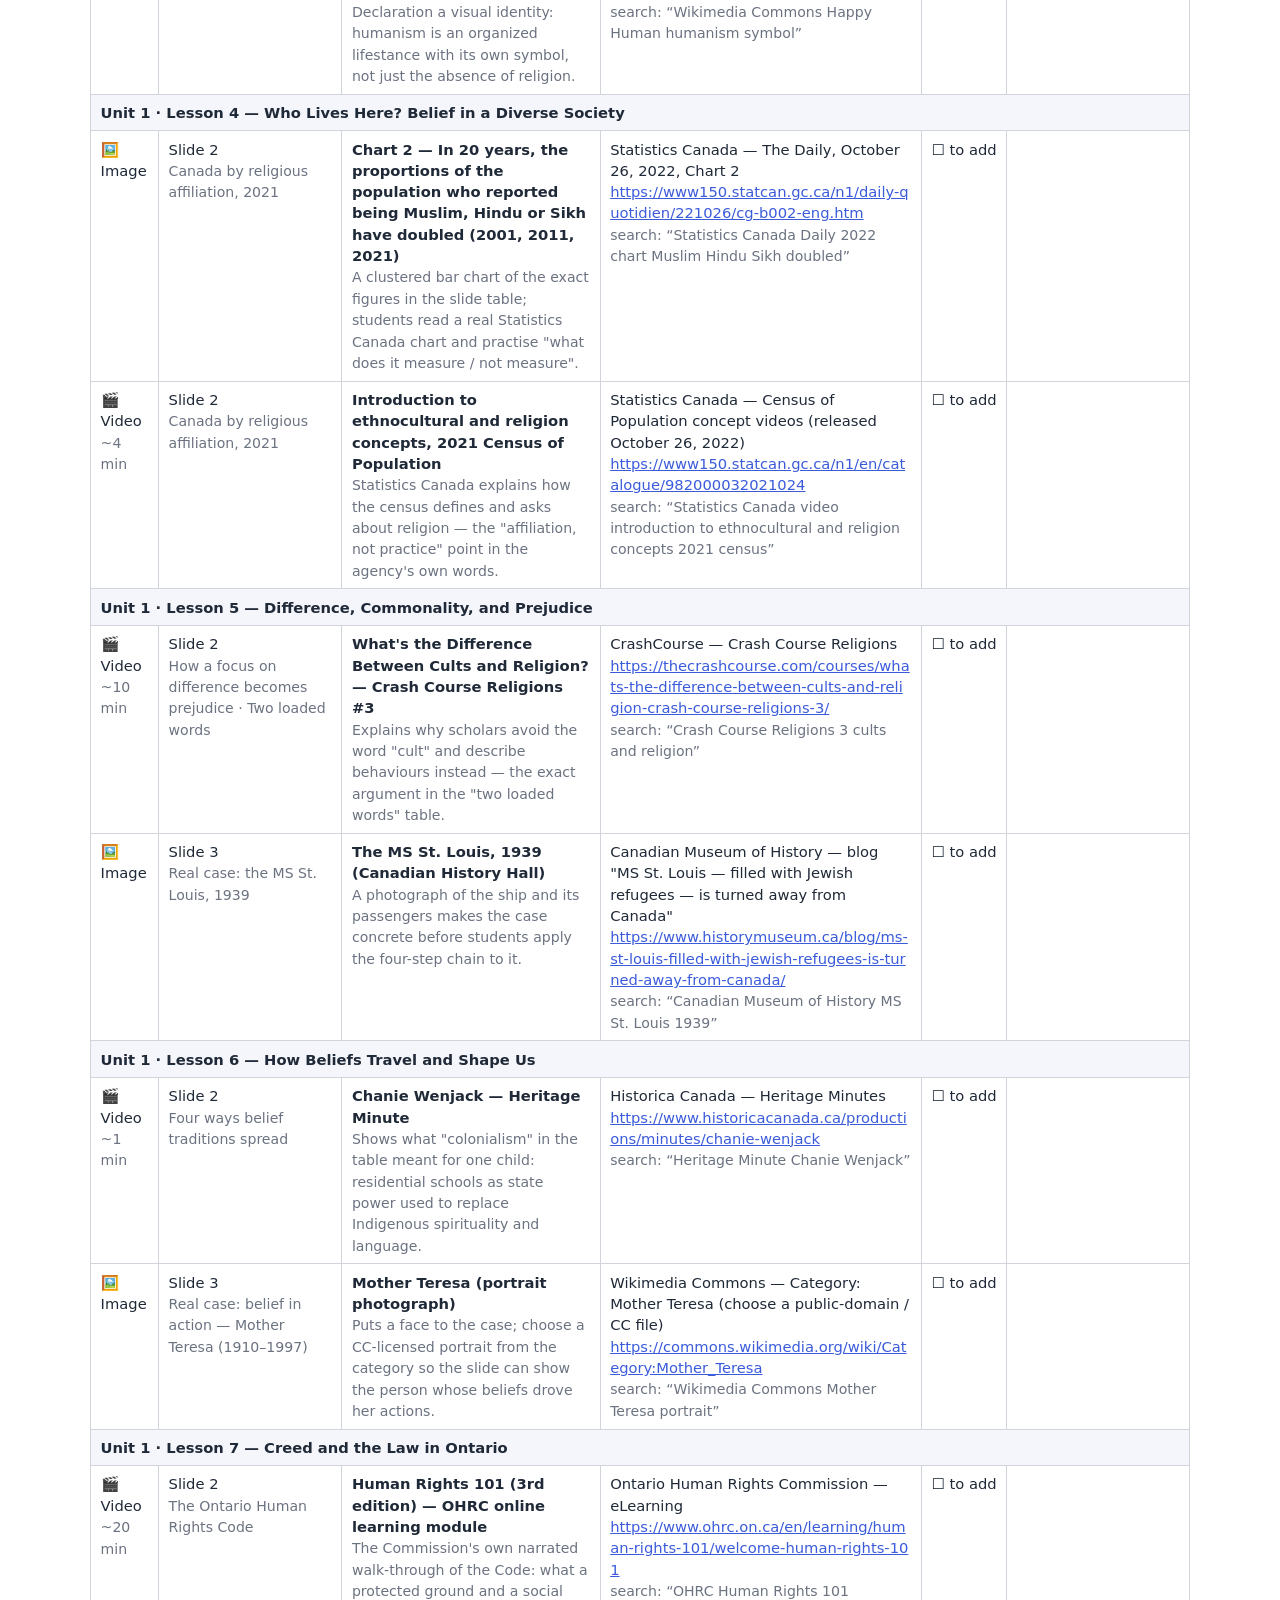
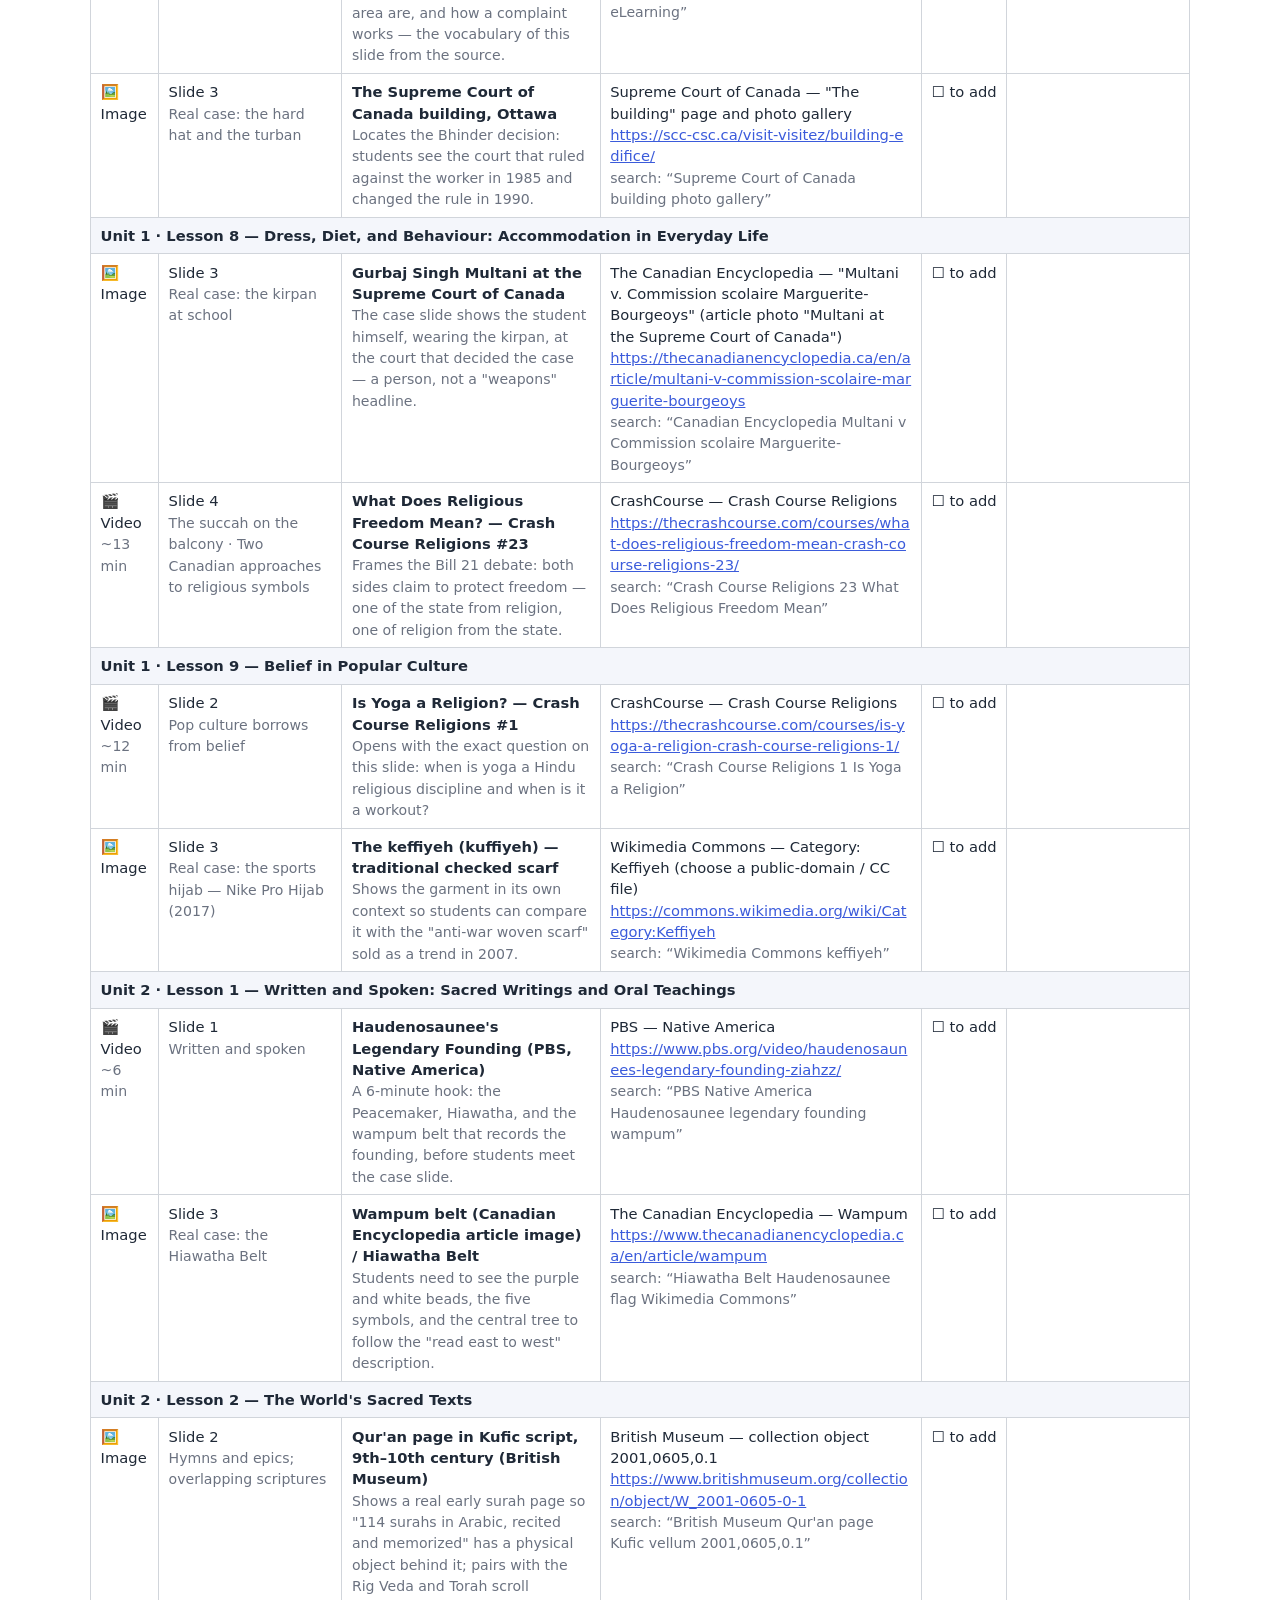
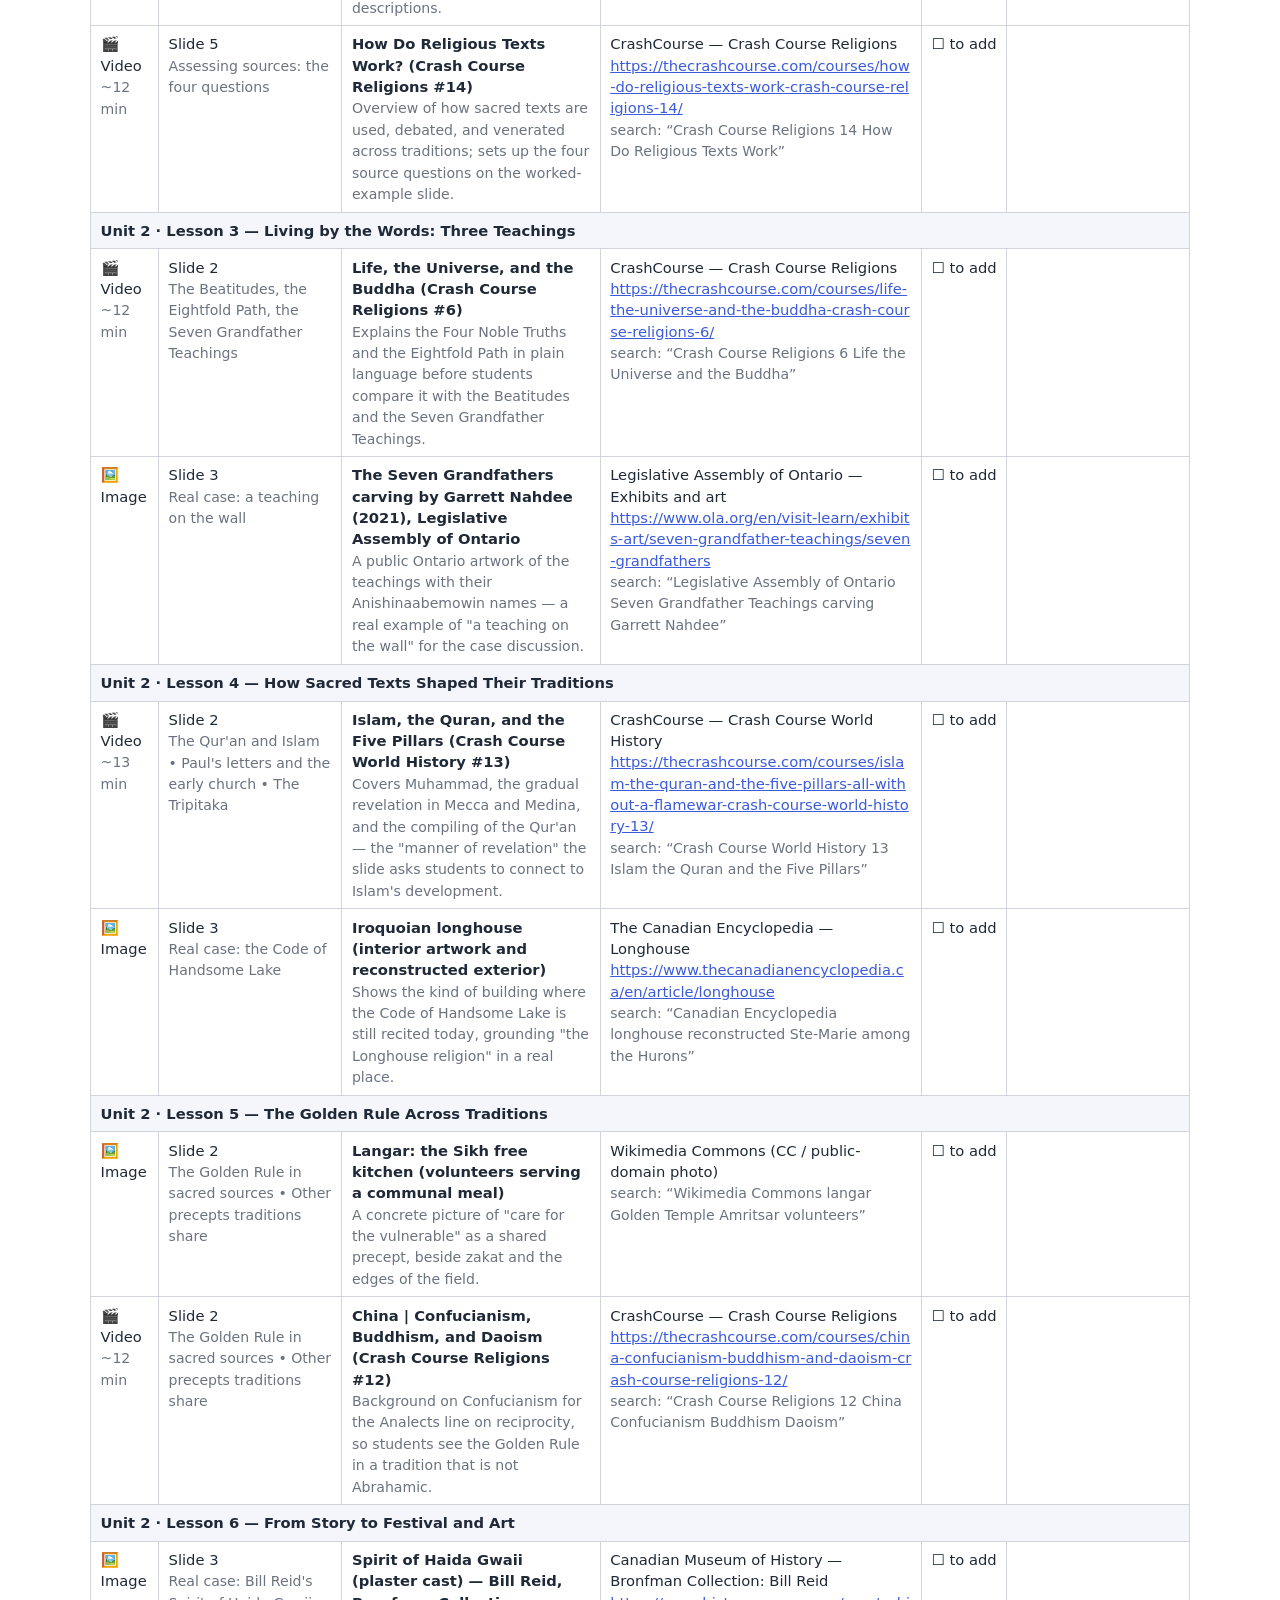
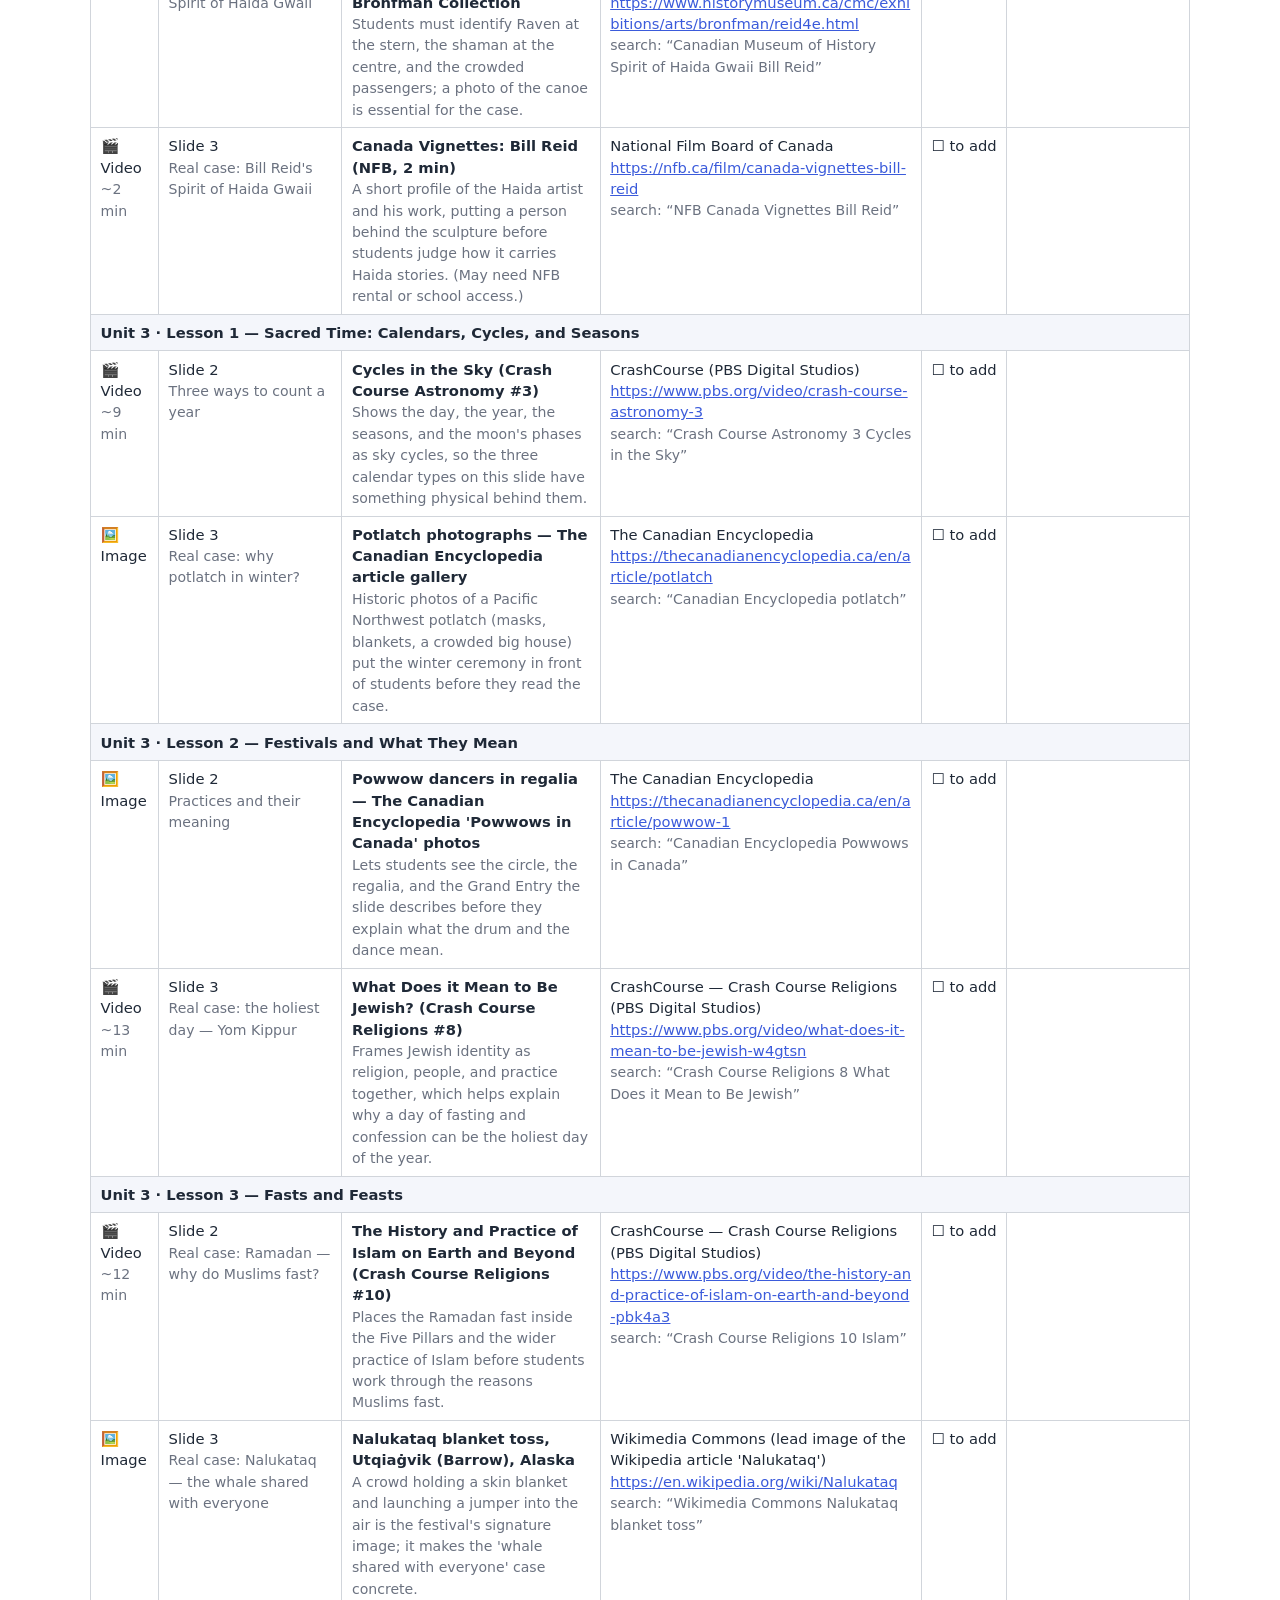
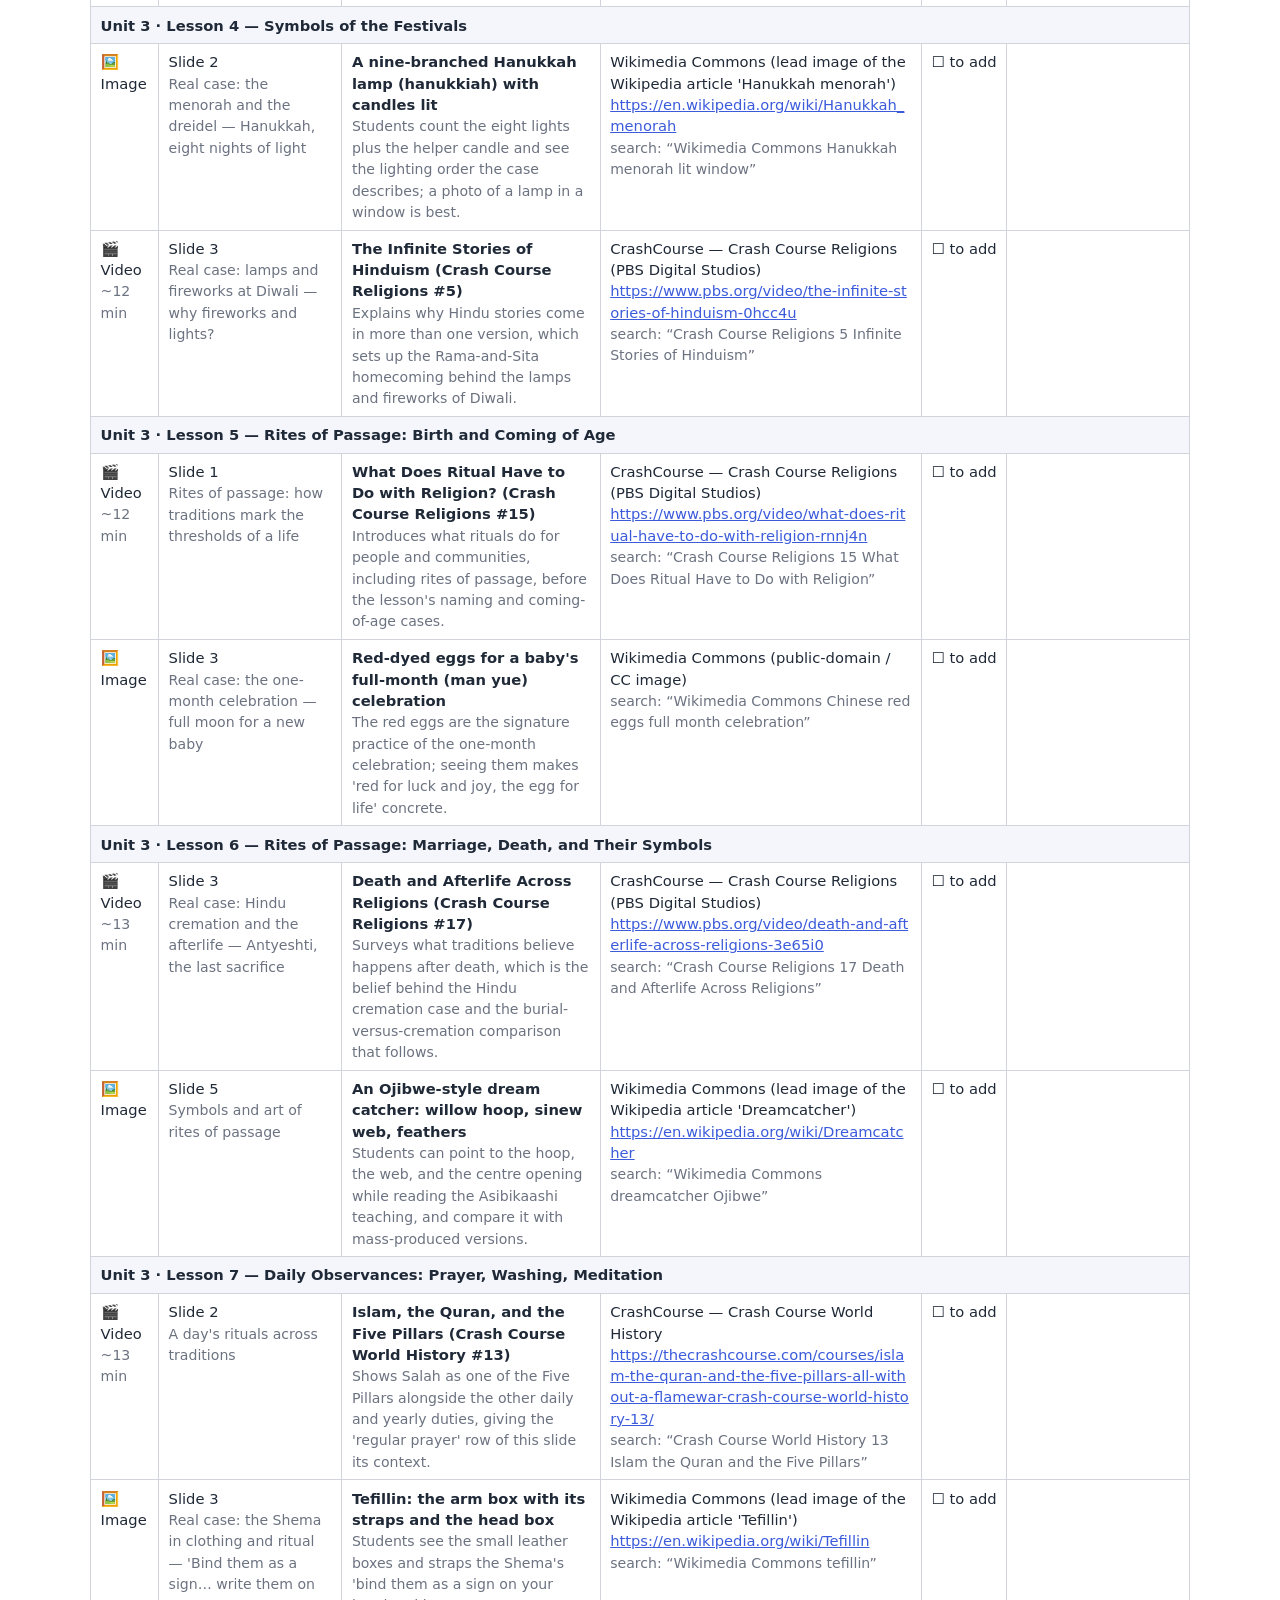
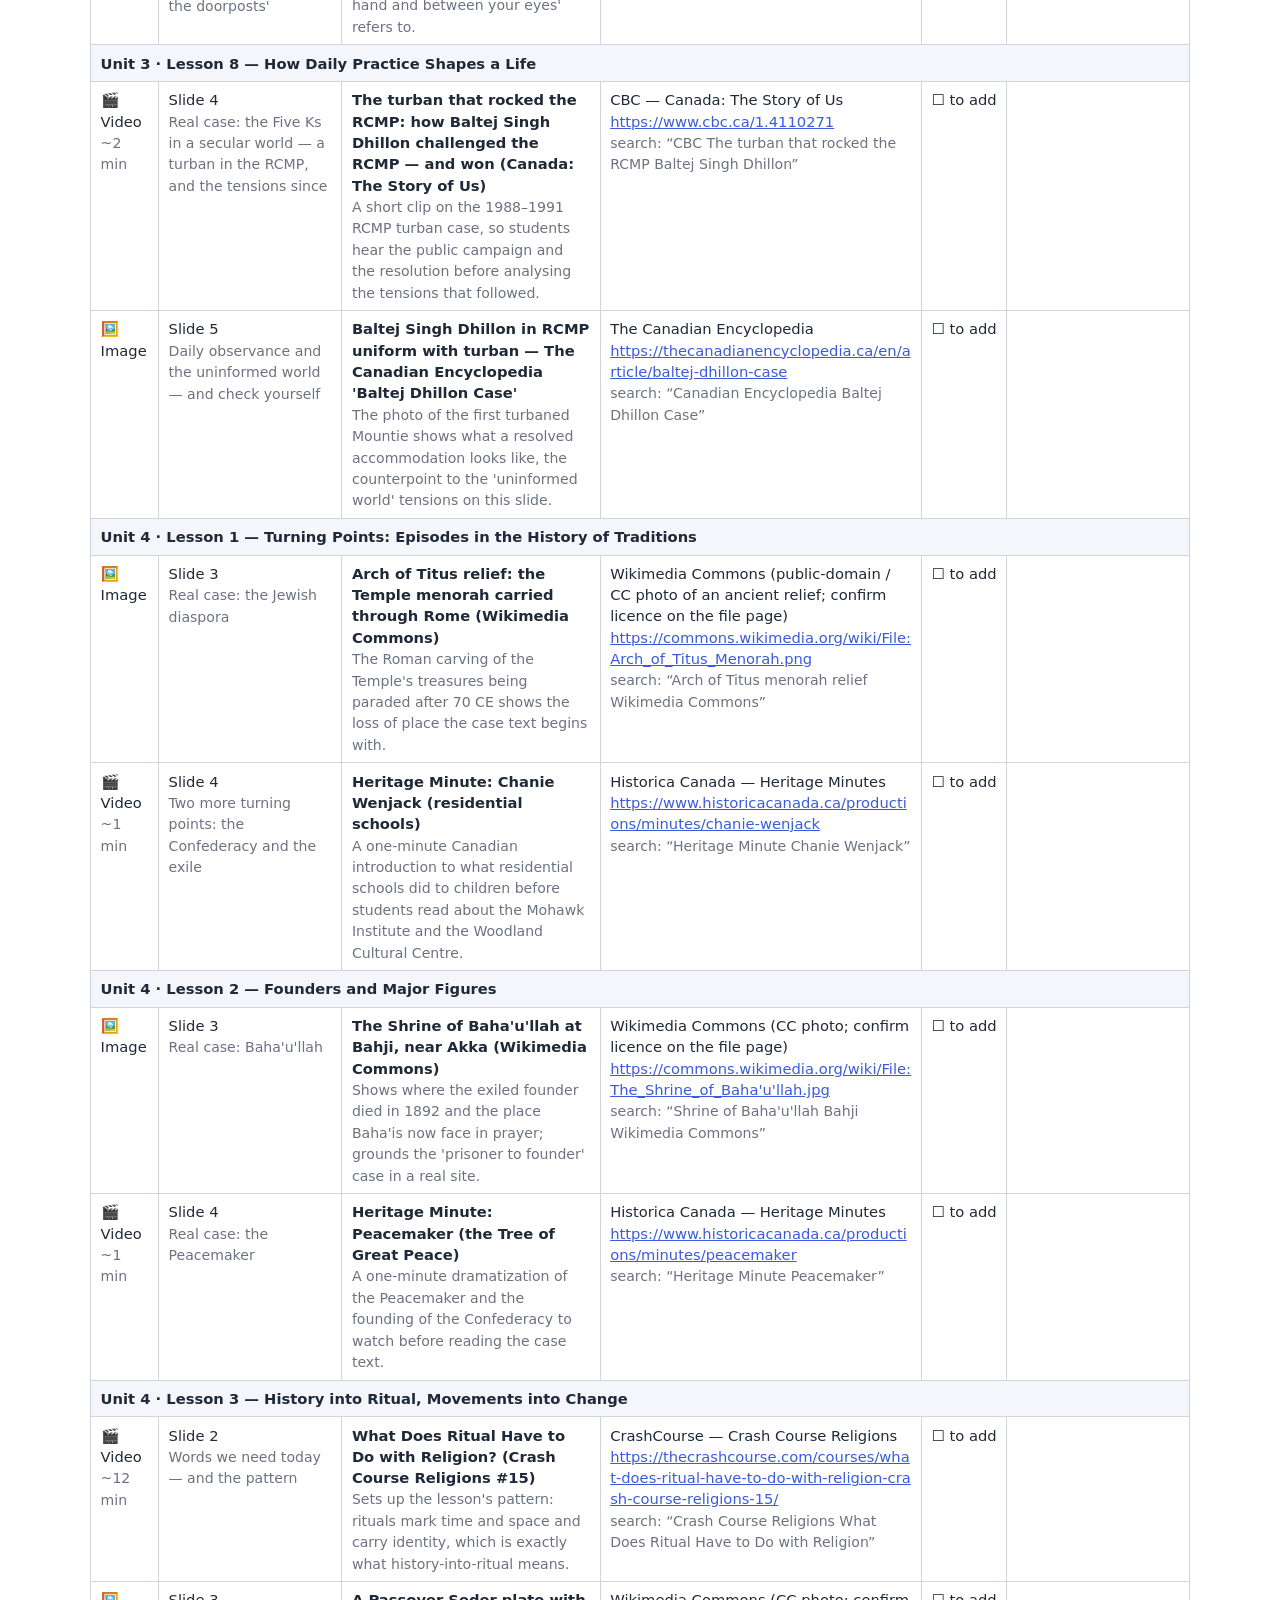
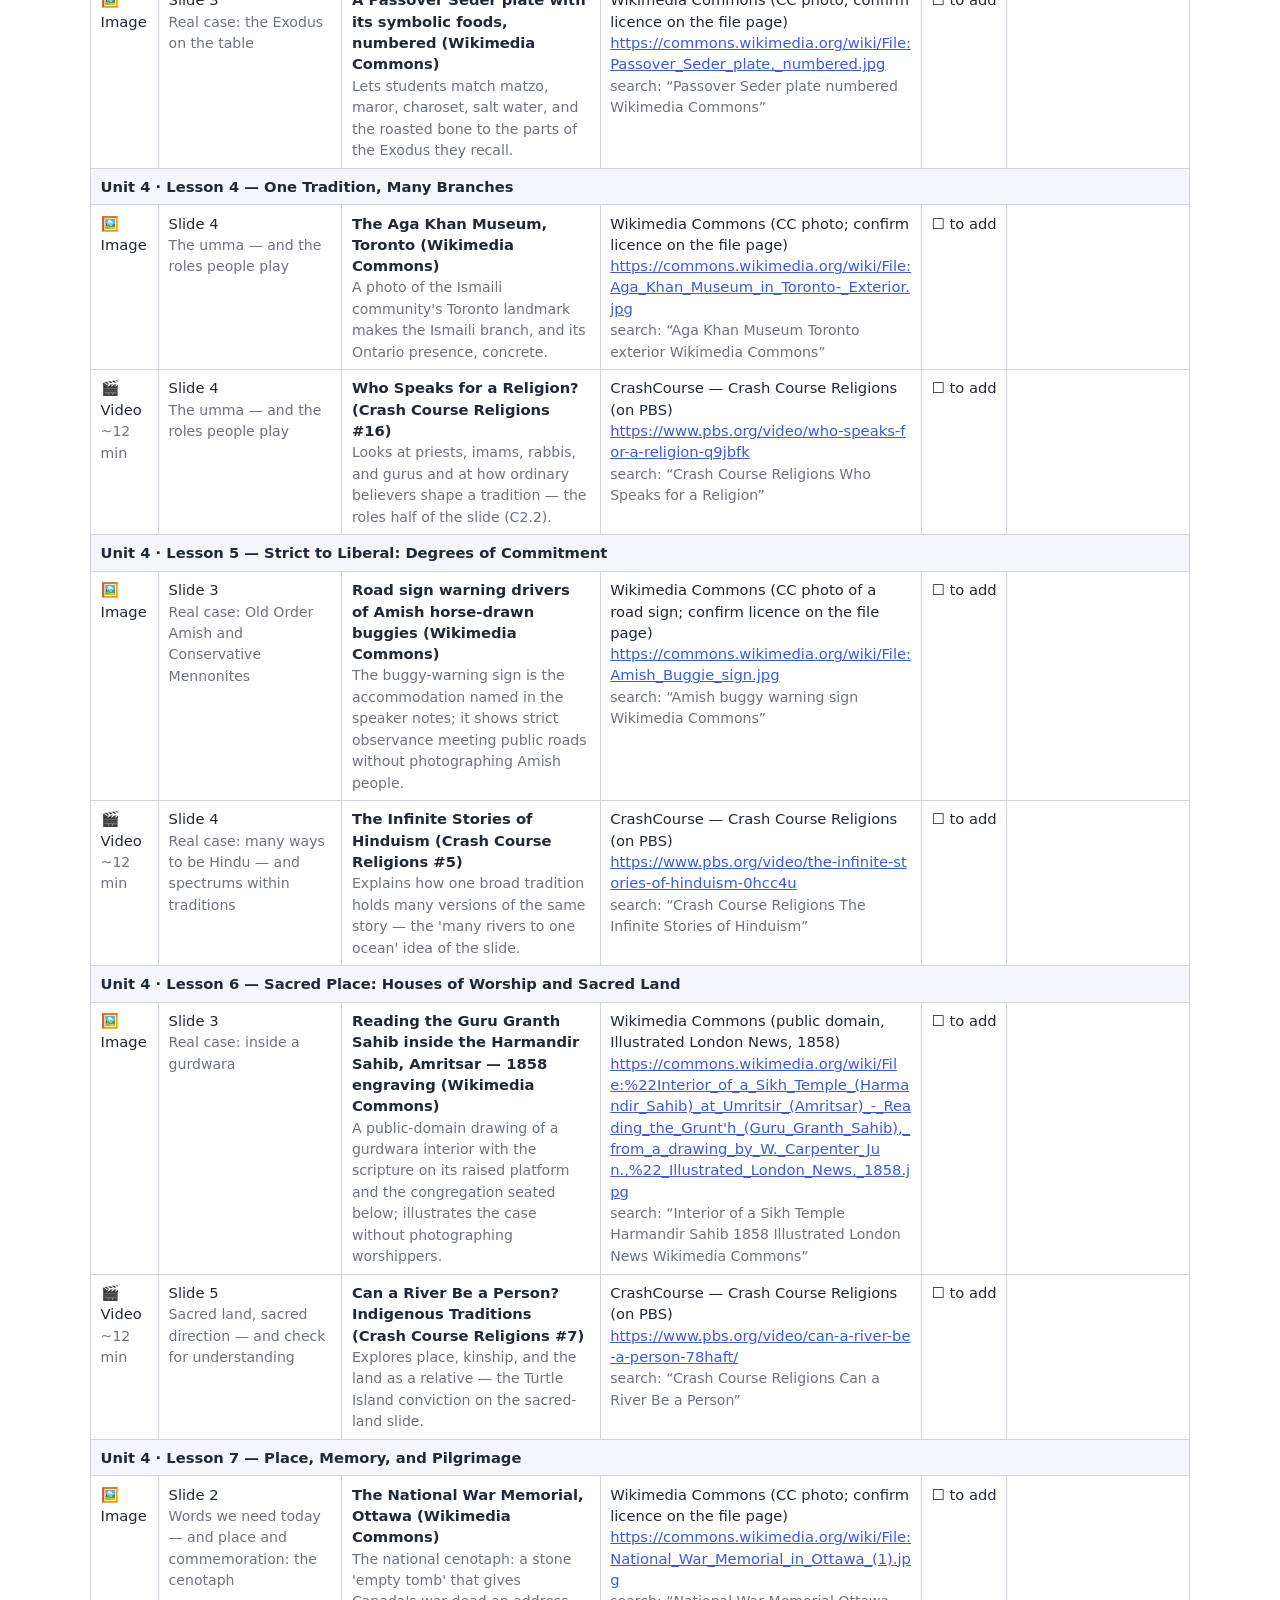
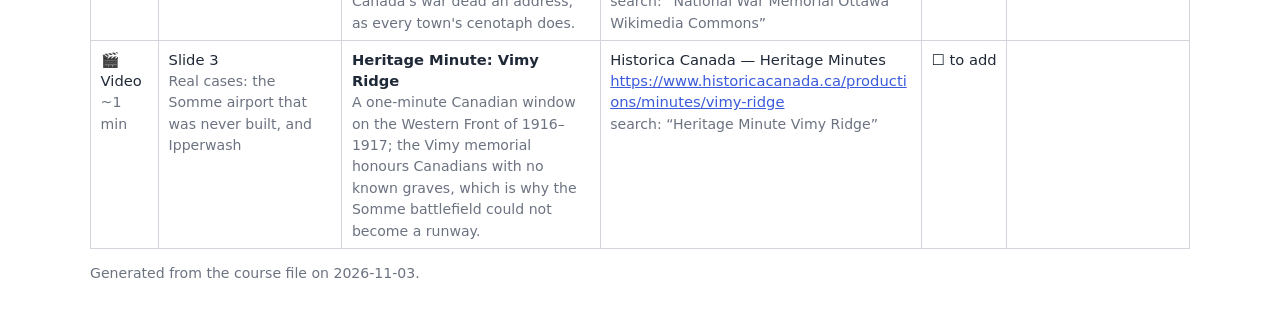
==== commit 30afe51f: "Add files via upload" ====
--- a/media-guide-hrf3o.html
+++ b/media-guide-hrf3o.html
@@ -1,6 +1,6 @@
 <!DOCTYPE html><html lang="en"><head><meta charset="utf-8"><meta name="viewport" content="width=device-width,initial-scale=1"><title>Media guide · HRF3O World Religions</title>
 <style>body{font-family:system-ui,-apple-system,'Segoe UI',sans-serif;margin:2rem auto;max-width:1100px;padding:0 1rem;color:#1f2937;line-height:1.45}h1{margin-bottom:.25rem}.muted{color:#6b7280;font-size:.88rem}table{border-collapse:collapse;width:100%;margin-top:1rem;font-size:.92rem}th,td{border:1px solid #d1d5db;padding:.45rem .6rem;vertical-align:top;text-align:left}th{background:#eef1f8}tr.lesson td{background:#f4f6fb}td.status{white-space:nowrap}td.paste{min-width:160px;font-family:ui-monospace,monospace;font-size:.8rem;word-break:break-all}a{color:#3b5bdb;word-break:break-all}.how{background:#fff2d6;border-radius:10px;padding:.9rem 1.1rem;margin:1rem 0}code{background:#eef1f8;padding:0 .3rem;border-radius:4px}@media print{.how{break-inside:avoid}a{text-decoration:none}}</style></head><body>
-<h1>🌍 HRF3O World Religions — media guide</h1>
+<h1>🌍 HRF3O - World Religions — media guide</h1>
 <p class="muted">60 suggested image/video slots across 4 units. Every source listed is a credible, public one (CrashCourse, TVO, Historica Canada, Statistics Canada, OHRC, museums, Wikimedia Commons…). Links were checked when this guide was generated; if one has moved, use the search phrase on the source's own site or YouTube channel.</p>
 <div class="how"><strong>How to add a picture or video so students see it</strong><ol>
 <li>Open <code>hrf3o.js</code> and find the lesson (search for the slot's title).</li>
